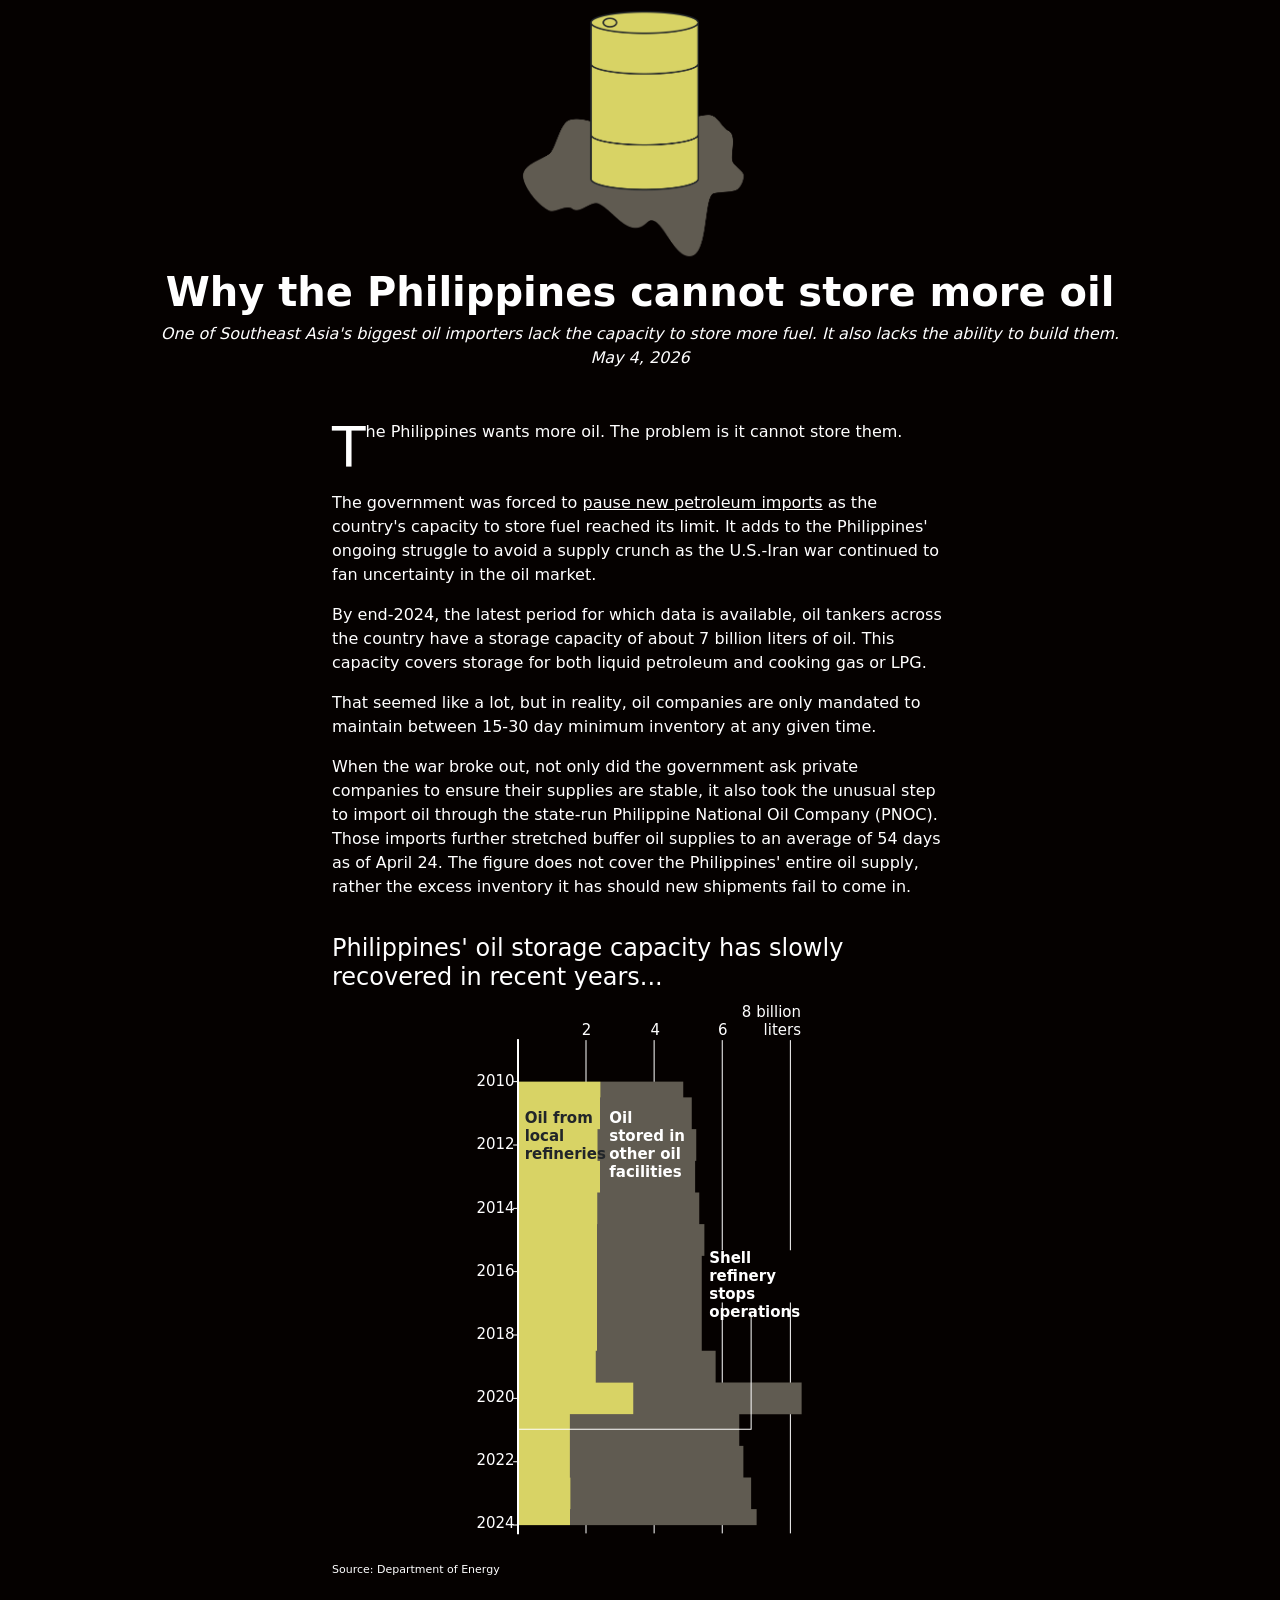
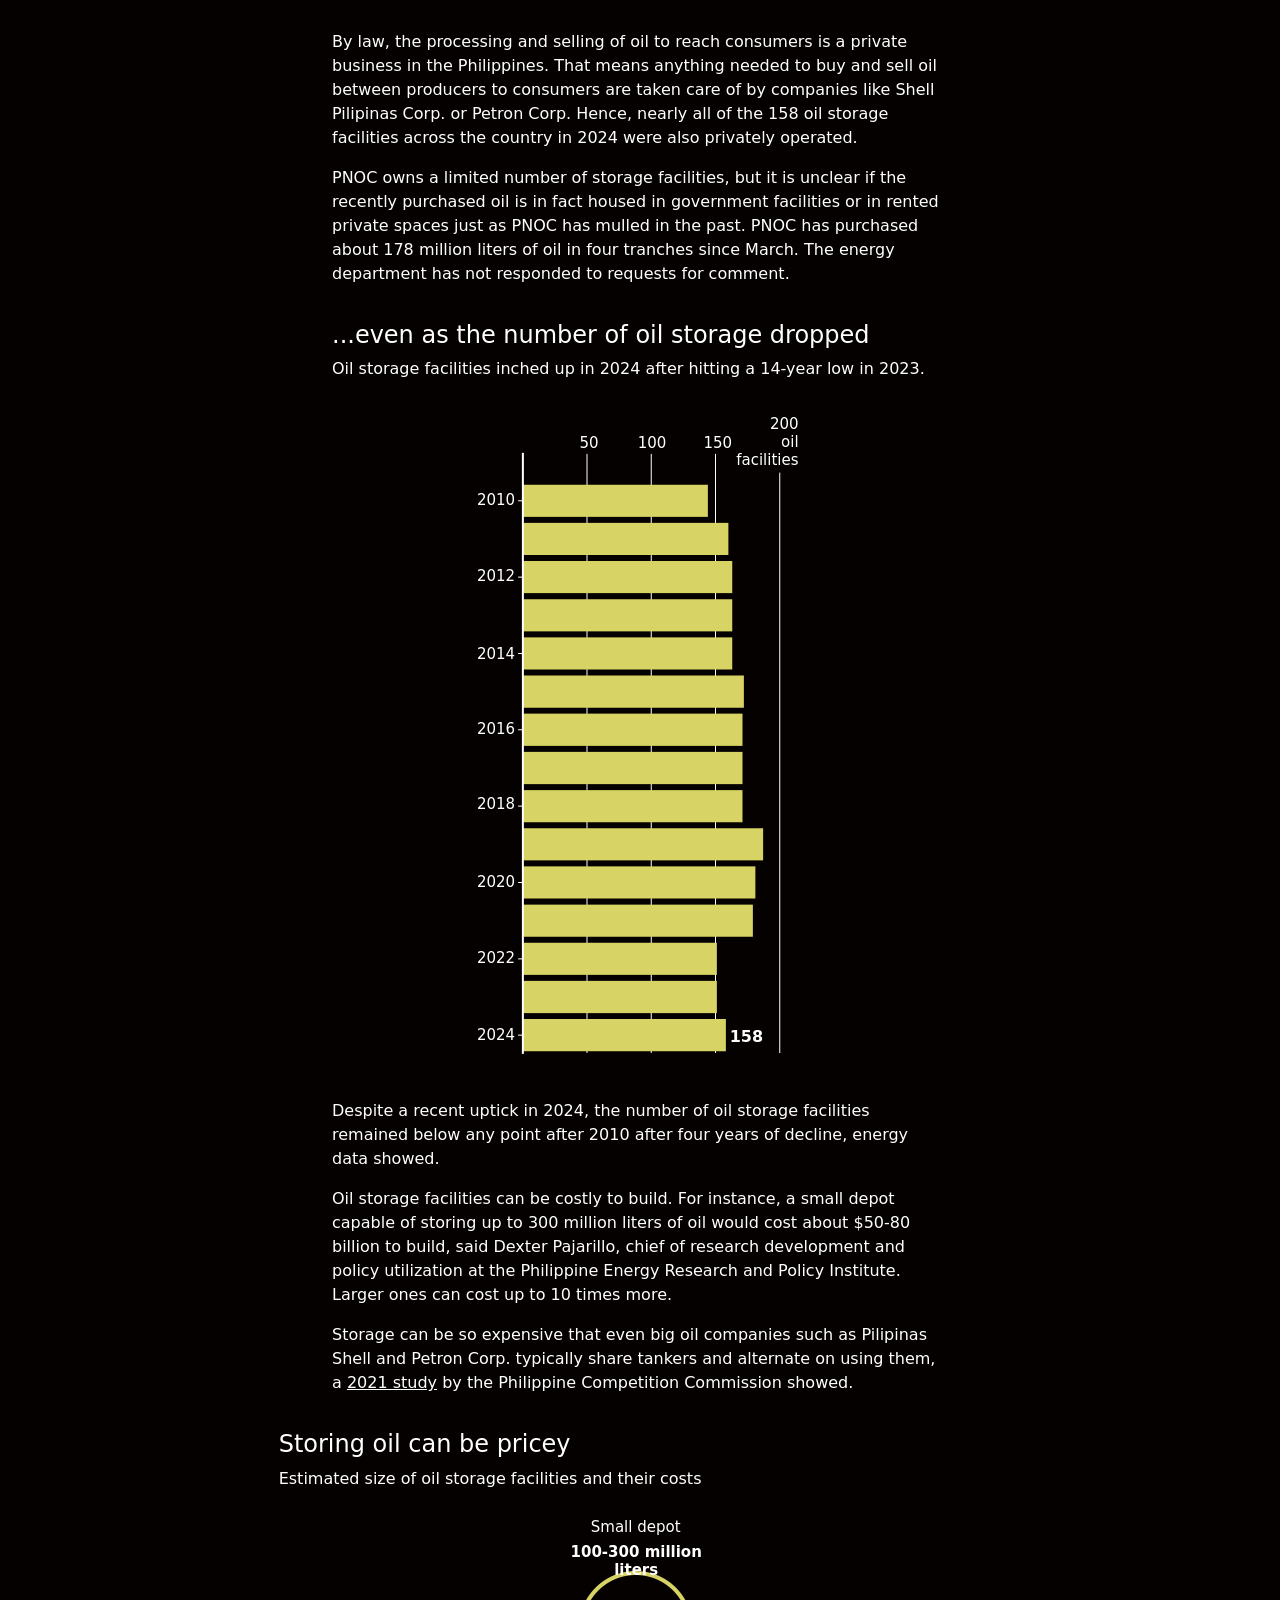
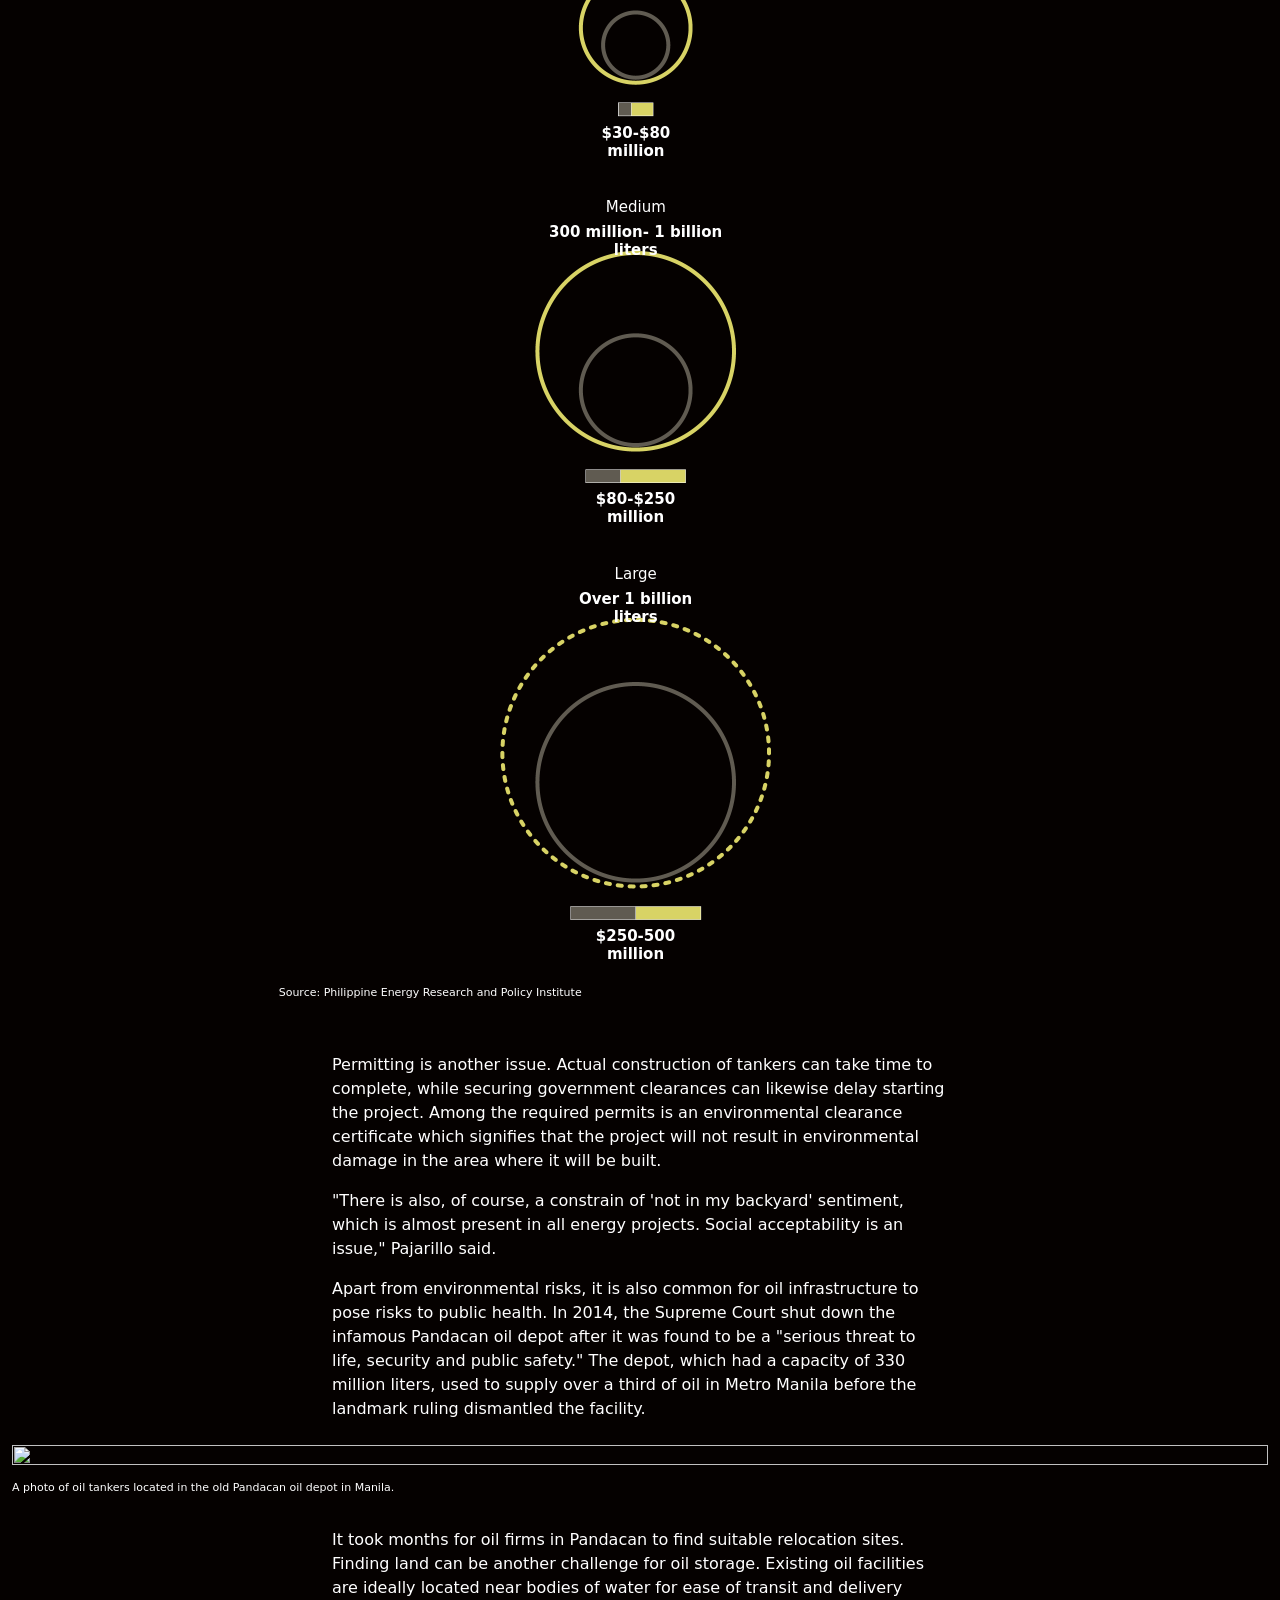
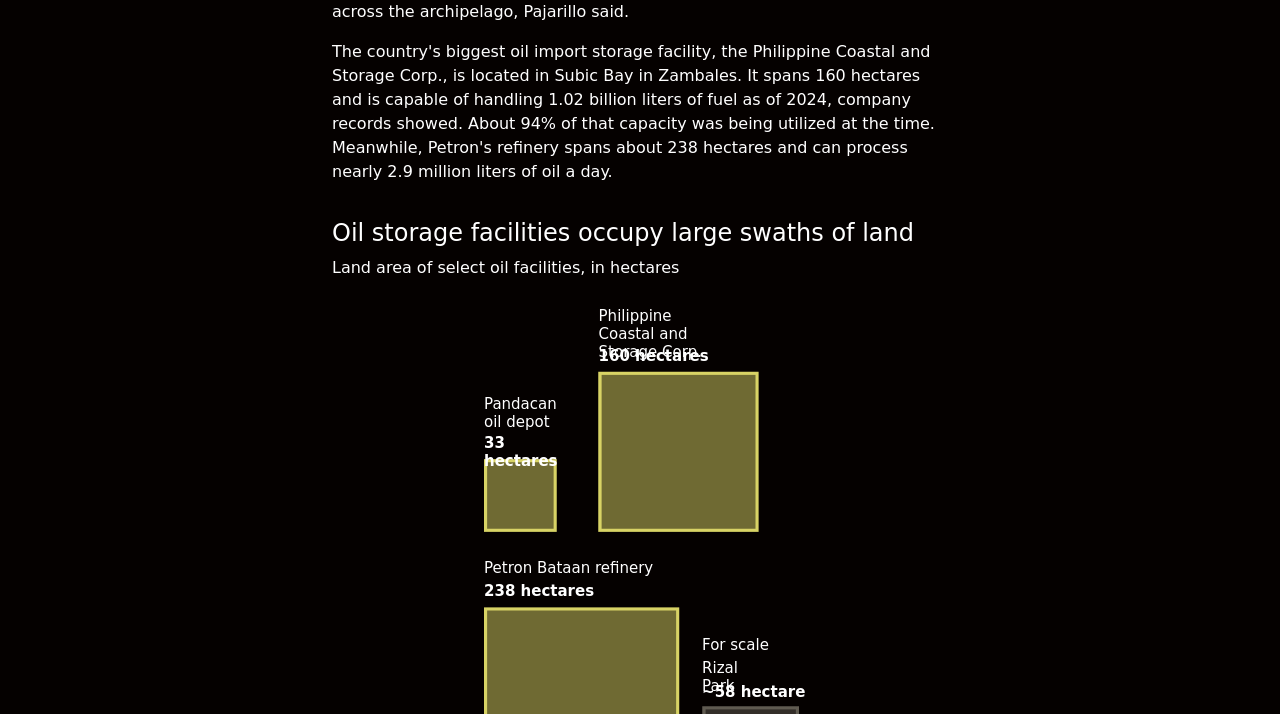
==== index.html @ b5c8d55c "init" ====
<html lang="en">
  <head>
    <meta
      name="viewport"
      content="width=device-width, initial-scale=1 user-scalable=no"
    />
    <script
      src="https://kit.fontawesome.com/092b142fb0.js"
      crossorigin="anonymous"
    ></script>

    <!-- stylesheets -->
    <link
      rel="stylesheet"
      href="https://cdn.jsdelivr.net/npm/bootstrap@5.2.2/dist/css/bootstrap.min.css"
      rel="stylesheet"
      integrity="sha384-Zenh87qX5JnK2Jl0vWa8Ck2rdkQ2Bzep5IDxbcnCeuOxjzrPF/et3URy9Bv1WTRi"
      crossorigin="anonymous"
    />
    <link href="css/style.css" rel="stylesheet" />

    <title>Why the Philippines cannot store more oil</title>
    <meta charset="utf-8" />
    <meta
      property="og:title"
      content="Why the Philippines cannot store more oil"
    />
    <meta
      property="og:description"
      content="One of Southeast Asia's biggest oil importers lack the capacity to
            store more fuel. It also lacks the ability to build them."
    />
    <meta property="og:type" content="article" />
    <meta
      property="og:image"
      content="https://data-dict0.github.io/oil-storage/assets/share-card.png"
    />
    <meta property="og:image:width" content="1000" />
    <meta property="og:image:height" content="500" />
    <meta name="twitter:card" content="summary_large_image" />
    <meta name="twitter:creator" content="@prinzmagtulis" />

    <script src="https://unpkg.com/intersection-observer@0.5.1/intersection-observer.js"></script>
    <script src="https://cdnjs.cloudflare.com/ajax/libs/PapaParse/5.4.1/papaparse.min.js"></script>
    <script src="https://cdnjs.cloudflare.com/ajax/libs/d3/7.3.0/d3.min.js"></script>
  </head>

  <body>
    <div class="container-fluid">
      <div class="header">
        <div class="top-image-container">
          <img src="assets/crown.png" />
        </div>
        <p class="title">Why the Philippines cannot store more oil</p>
        <p class="dek">
          <em
            >One of Southeast Asia's biggest oil importers lack the capacity to
            store more fuel. It also lacks the ability to build them.
            <br />
            May 4, 2026
          </em>
        </p>
      </div>

      <div class="row justify-content-md-center mt-3">
        <div class="col-md-6">
          <span class="first-letter">T</span>he Philippines wants more oil. The
          problem is it cannot store them.
        </div>
      </div>

      <div class="row justify-content-md-center mt-3">
        <div class="col-md-6">
          The government was forced to
          <a
            href="https://mb.com.ph/2026/04/27/doe-halts-may-fuel-imports-as-national-storage-hits-capacity"
            target="_blank"
            >pause new petroleum imports</a
          >
          as the country's capacity to store fuel reached its limit. It adds to
          the Philippines' ongoing struggle to avoid a supply crunch as the
          U.S.-Iran war continued to fan uncertainty in the oil market.
        </div>
      </div>

      <div class="row justify-content-md-center mt-3">
        <div class="col-md-6">
          By end-2024, the latest period for which data is available, oil
          tankers across the country have a storage capacity of about 7 billion
          liters of oil. This capacity covers storage for both liquid petroleum
          and cooking gas or LPG.
        </div>
      </div>

      <div class="row justify-content-md-center mt-3">
        <div class="col-md-6">
          That seemed like a lot, but in reality, oil companies are only
          mandated to maintain between 15-30 day minimum inventory at any given
          time.
        </div>
      </div>

      <div class="row justify-content-md-center mt-3">
        <div class="col-md-6">
          When the war broke out, not only did the government ask private
          companies to ensure their supplies are stable, it also took the
          unusual step to import oil through the state-run Philippine National
          Oil Company (PNOC). Those imports further stretched buffer oil
          supplies to an average of 54 days as of April 24. The figure does not
          cover the Philippines' entire oil supply, rather the excess inventory
          it has should new shipments fail to come in.
        </div>
      </div>

      <div id="graphic">
        <div class="row justify-content-md-center mt-3">
          <div class="col-md-6">
            <p class="h4">
              Philippines' oil storage capacity has slowly recovered in recent
              years...
            </p>
          </div>
        </div>

        <div class="row justify-content-md-center mt-1">
          <div class="col-md-6">
            <!-- Generated by ai2html v0.117.6 - 2026-05-04 07:48 -->
            <!-- ai file: oil supplies.ai -->
            <style media="screen,print">
              #g-oil-supplies-box,
              #g-oil-supplies-box .g-artboard {
                margin: 0 auto;
              }
              #g-oil-supplies-box p {
                margin: 0;
              }
              #g-oil-supplies-box .g-aiAbs {
                position: absolute;
              }
              #g-oil-supplies-box .g-aiImg {
                position: absolute;
                top: 0;
                display: block;
                width: 100% !important;
              }
              #g-oil-supplies-box .g-aiSymbol {
                position: absolute;
                box-sizing: border-box;
              }
              #g-oil-supplies-box .g-aiPointText p {
                white-space: nowrap;
              }
              #g-oil-supplies-Artboard_1 {
                position: relative;
                overflow: hidden;
              }
              #g-oil-supplies-Artboard_1 p {
                font-weight: 700;
                line-height: 18px;
                opacity: 1;
                letter-spacing: 0em;
                font-size: 15px;
                text-align: left;
                color: rgb(255, 255, 255);
                text-transform: none;
                padding-bottom: 0;
                padding-top: 0;
                mix-blend-mode: normal;
                font-style: normal;
                height: auto;
                position: static;
              }
              #g-oil-supplies-Artboard_1 .g-pstyle0 {
                text-align: right;
              }
              #g-oil-supplies-Artboard_1 .g-pstyle1 {
                font-weight: 300;
                height: 18px;
              }
              #g-oil-supplies-Artboard_1 .g-pstyle2 {
                color: rgb(33, 37, 41);
              }
              #g-oil-supplies-Artboard_2 {
                position: relative;
                overflow: hidden;
              }
              #g-oil-supplies-Artboard_2 p {
                font-weight: 700;
                line-height: 18px;
                opacity: 1;
                letter-spacing: 0em;
                font-size: 15px;
                text-align: left;
                color: rgb(255, 255, 255);
                text-transform: none;
                padding-bottom: 0;
                padding-top: 0;
                mix-blend-mode: normal;
                font-style: normal;
                height: auto;
                position: static;
              }
              #g-oil-supplies-Artboard_2 .g-pstyle0 {
                font-weight: 300;
                height: 18px;
                text-align: right;
              }
              #g-oil-supplies-Artboard_2 .g-pstyle1 {
                font-weight: 300;
                height: 18px;
              }
              #g-oil-supplies-Artboard_2 .g-pstyle2 {
                color: rgb(33, 37, 41);
              }
            </style>

            <div id="g-oil-supplies-box" class="ai2html">
              <!-- Artboard: Artboard_1 -->
              <div
                id="g-oil-supplies-Artboard_1"
                class="g-artboard"
                style="width: 800px; height: 477.183464375049px"
                data-aspect-ratio="1.677"
                data-min-width="600"
              >
                <div style=""></div>
                <img
                  id="g-oil-supplies-Artboard_1-img"
                  class="g-oil-supplies-Artboard_1-img g-aiImg"
                  alt=""
                  src="oil-supplies-Artboard_1.png"
                />
                <div
                  id="g-ai0-1"
                  class="g-md g-aiAbs"
                  style="top: 1.0478%; left: 76.7584%; width: 16%"
                >
                  <p>Shell refinery stops operations</p>
                </div>
                <div
                  id="g-ai0-2"
                  class="g-md g-aiAbs"
                  style="top: 4.6104%; right: 27.5691%; width: 10.25%"
                >
                  <p class="g-pstyle0">Pandemic</p>
                </div>
                <div
                  id="g-ai0-3"
                  class="g-md g-aiAbs g-aiPointText"
                  style="
                    top: 12.3534%;
                    margin-top: -9.9px;
                    left: 0%;
                    width: 144px;
                  "
                >
                  <p class="g-pstyle1">8 billion liters of oil</p>
                </div>
                <div
                  id="g-ai0-4"
                  class="g-md g-aiAbs g-aiPointText"
                  style="
                    top: 32.2619%;
                    margin-top: -9.9px;
                    left: 0%;
                    width: 30px;
                  "
                >
                  <p class="g-pstyle1">6</p>
                </div>
                <div
                  id="g-ai0-5"
                  class="g-md g-aiAbs g-aiPointText"
                  style="
                    top: 52.1703%;
                    margin-top: -9.9px;
                    left: 0%;
                    width: 30px;
                  "
                >
                  <p class="g-pstyle1">4</p>
                </div>
                <div
                  id="g-ai0-6"
                  class="g-md g-aiAbs"
                  style="top: 59.935%; left: 12.0267%; width: 29.125%"
                >
                  <p>Oil stored in other oil facilities</p>
                </div>
                <div
                  id="g-ai0-7"
                  class="g-md g-aiAbs g-aiPointText"
                  style="
                    top: 72.2884%;
                    margin-top: -9.9px;
                    left: 0%;
                    width: 30px;
                  "
                >
                  <p class="g-pstyle1">2</p>
                </div>
                <div
                  id="g-ai0-8"
                  class="g-md g-aiAbs"
                  style="top: 81.9391%; left: 12.0267%; width: 23%"
                >
                  <p class="g-pstyle2">Oil from local refineries</p>
                </div>
                <div
                  id="g-ai0-9"
                  class="g-md g-aiAbs g-aiPointText"
                  style="
                    top: 98.2742%;
                    margin-top: -9.9px;
                    left: 95.6608%;
                    width: 55px;
                  "
                >
                  <p class="g-pstyle1">2024</p>
                </div>
                <div
                  id="g-ai0-10"
                  class="g-md g-aiAbs g-aiPointText"
                  style="
                    top: 98.2742%;
                    margin-top: -9.9px;
                    left: 3.967%;
                    width: 55px;
                  "
                >
                  <p class="g-pstyle1">2010</p>
                </div>
                <div
                  id="g-ai0-11"
                  class="g-md g-aiAbs g-aiPointText"
                  style="
                    top: 98.2742%;
                    margin-top: -9.9px;
                    left: 17.0749%;
                    width: 55px;
                  "
                >
                  <p class="g-pstyle1">2012</p>
                </div>
                <div
                  id="g-ai0-12"
                  class="g-md g-aiAbs g-aiPointText"
                  style="
                    top: 98.2742%;
                    margin-top: -9.9px;
                    left: 30.2007%;
                    width: 55px;
                  "
                >
                  <p class="g-pstyle1">2014</p>
                </div>
                <div
                  id="g-ai0-13"
                  class="g-md g-aiAbs g-aiPointText"
                  style="
                    top: 98.2742%;
                    margin-top: -9.9px;
                    left: 43.3086%;
                    width: 55px;
                  "
                >
                  <p class="g-pstyle1">2016</p>
                </div>
                <div
                  id="g-ai0-14"
                  class="g-md g-aiAbs g-aiPointText"
                  style="
                    top: 98.2742%;
                    margin-top: -9.9px;
                    left: 56.4344%;
                    width: 55px;
                  "
                >
                  <p class="g-pstyle1">2018</p>
                </div>
                <div
                  id="g-ai0-15"
                  class="g-md g-aiAbs g-aiPointText"
                  style="
                    top: 98.2742%;
                    margin-top: -9.9px;
                    left: 69.5424%;
                    width: 55px;
                  "
                >
                  <p class="g-pstyle1">2020</p>
                </div>
                <div
                  id="g-ai0-16"
                  class="g-md g-aiAbs g-aiPointText"
                  style="
                    top: 98.2742%;
                    margin-top: -9.9px;
                    left: 82.6681%;
                    width: 55px;
                  "
                >
                  <p class="g-pstyle1">2022</p>
                </div>
              </div>

              <!-- Artboard: Artboard_2 -->
              <div
                id="g-oil-supplies-Artboard_2"
                class="g-artboard"
                style="max-width: 330px; max-height: 540px"
                data-aspect-ratio="0.611"
                data-min-width="0"
                data-max-width="599"
              >
                <div style="padding: 0 0 163.5451% 0"></div>
                <img
                  id="g-oil-supplies-Artboard_2-img"
                  class="g-oil-supplies-Artboard_2-img g-aiImg"
                  alt=""
                  src="oil-supplies-Artboard_2.png"
                />
                <div
                  id="g-ai1-1"
                  class="g-xs g-aiAbs g-aiPointText"
                  style="
                    top: 3.5109%;
                    margin-top: -18.9px;
                    right: 1.2071%;
                    width: 72px;
                  "
                >
                  <p class="g-pstyle0">8 billion</p>
                  <p class="g-pstyle0">liters</p>
                </div>
                <div
                  id="g-ai1-2"
                  class="g-xs g-aiAbs g-aiPointText"
                  style="
                    top: 5.1785%;
                    margin-top: -9.9px;
                    left: 32.3565%;
                    width: 30px;
                  "
                >
                  <p class="g-pstyle1">2</p>
                </div>
                <div
                  id="g-ai1-3"
                  class="g-xs g-aiAbs g-aiPointText"
                  style="
                    top: 5.1785%;
                    margin-top: -9.9px;
                    left: 53.1451%;
                    width: 30px;
                  "
                >
                  <p class="g-pstyle1">4</p>
                </div>
                <div
                  id="g-ai1-4"
                  class="g-xs g-aiAbs g-aiPointText"
                  style="
                    top: 5.1785%;
                    margin-top: -9.9px;
                    left: 73.6437%;
                    width: 30px;
                  "
                >
                  <p class="g-pstyle1">6</p>
                </div>
                <div
                  id="g-ai1-5"
                  class="g-xs g-aiAbs g-aiPointText"
                  style="
                    top: 14.6282%;
                    margin-top: -9.9px;
                    left: 0.4451%;
                    width: 55px;
                  "
                >
                  <p class="g-pstyle1">2010</p>
                </div>
                <div
                  id="g-ai1-6"
                  class="g-xs g-aiAbs"
                  style="top: 19.6406%; left: 40.6841%; width: 24.2424%"
                >
                  <p>Oil stored in other oil facilities</p>
                </div>
                <div
                  id="g-ai1-7"
                  class="g-xs g-aiAbs"
                  style="top: 19.6406%; left: 15.0427%; width: 20.9091%"
                >
                  <p class="g-pstyle2">Oil from local refineries</p>
                </div>
                <div
                  id="g-ai1-8"
                  class="g-xs g-aiAbs g-aiPointText"
                  style="
                    top: 26.3014%;
                    margin-top: -9.9px;
                    left: 0.4451%;
                    width: 55px;
                  "
                >
                  <p class="g-pstyle1">2012</p>
                </div>
                <div
                  id="g-ai1-9"
                  class="g-xs g-aiAbs g-aiPointText"
                  style="
                    top: 38.1599%;
                    margin-top: -9.9px;
                    left: 0.4451%;
                    width: 55px;
                  "
                >
                  <p class="g-pstyle1">2014</p>
                </div>
                <div
                  id="g-ai1-10"
                  class="g-xs g-aiAbs"
                  style="top: 45.581%; left: 70.978%; width: 28.1818%"
                >
                  <p>Shell refinery stops</p>
                  <p>operations</p>
                </div>
                <div
                  id="g-ai1-11"
                  class="g-xs g-aiAbs g-aiPointText"
                  style="
                    top: 49.8331%;
                    margin-top: -9.9px;
                    left: 0.4451%;
                    width: 55px;
                  "
                >
                  <p class="g-pstyle1">2016</p>
                </div>
                <div
                  id="g-ai1-12"
                  class="g-xs g-aiAbs g-aiPointText"
                  style="
                    top: 61.5062%;
                    margin-top: -9.9px;
                    left: 0.4451%;
                    width: 55px;
                  "
                >
                  <p class="g-pstyle1">2018</p>
                </div>
                <div
                  id="g-ai1-13"
                  class="g-xs g-aiAbs g-aiPointText"
                  style="
                    top: 73.1794%;
                    margin-top: -9.9px;
                    left: 0.4451%;
                    width: 55px;
                  "
                >
                  <p class="g-pstyle1">2020</p>
                </div>
                <div
                  id="g-ai1-14"
                  class="g-xs g-aiAbs g-aiPointText"
                  style="
                    top: 84.8525%;
                    margin-top: -9.9px;
                    left: 0.4453%;
                    width: 55px;
                  "
                >
                  <p class="g-pstyle1">2022</p>
                </div>
                <div
                  id="g-ai1-15"
                  class="g-xs g-aiAbs g-aiPointText"
                  style="
                    top: 96.5257%;
                    margin-top: -9.9px;
                    left: 0.4451%;
                    width: 55px;
                  "
                >
                  <p class="g-pstyle1">2024</p>
                </div>
              </div>
            </div>

            <!-- End ai2html - 2026-05-04 07:48 -->
          </div>
        </div>

        <div class="row justify-content-md-center mt-1">
          <div class="col-md-6">
            <p class="caption">Source: Department of Energy</p>
          </div>
        </div>
      </div>

      <div class="row justify-content-md-center mt-3">
        <div class="col-md-6">
          By law, the processing and selling of oil to reach consumers is a
          private business in the Philippines. That means anything needed to buy
          and sell oil between producers to consumers are taken care of by
          companies like Shell Pilipinas Corp. or Petron Corp. Hence, nearly all
          of the 158 oil storage facilities across the country in 2024 were also
          privately operated.
        </div>
      </div>

      <div class="row justify-content-md-center mt-3">
        <div class="col-md-6">
          PNOC owns a limited number of storage facilities, but it is unclear if
          the recently purchased oil is in fact housed in government facilities
          or in rented private spaces just as PNOC has mulled in the past. PNOC
          has purchased about 178 million liters of oil in four tranches since
          March. The energy department has not responded to requests for
          comment.
        </div>
      </div>

      <div id="graphic">
        <div class="row justify-content-md-center mt-3">
          <div class="col-md-6">
            <p class="h4">...even as the number of oil storage dropped</p>
            <p>
              Oil storage facilities inched up in 2024 after hitting a 14-year
              low in 2023.
            </p>
          </div>
        </div>

        <div class="row justify-content-md-center mt-3">
          <div class="col-md-6">
            <!-- Generated by ai2html v0.117.6 - 2026-05-04 09:02 -->
            <!-- ai file: facilities.ai -->
            <style media="screen,print">
              #g-facilities-box,
              #g-facilities-box .g-artboard {
                margin: 0 auto;
              }
              #g-facilities-box p {
                margin: 0;
              }
              #g-facilities-box .g-aiAbs {
                position: absolute;
              }
              #g-facilities-box .g-aiImg {
                position: absolute;
                top: 0;
                display: block;
                width: 100% !important;
              }
              #g-facilities-box .g-aiSymbol {
                position: absolute;
                box-sizing: border-box;
              }
              #g-facilities-box .g-aiPointText p {
                white-space: nowrap;
              }
              #g-facilities-Artboard_1 {
                position: relative;
                overflow: hidden;
              }
              #g-facilities-Artboard_1 p {
                font-weight: 300;
                line-height: 18px;
                height: auto;
                opacity: 1;
                letter-spacing: 0em;
                font-size: 15px;
                text-align: left;
                color: rgb(255, 255, 255);
                text-transform: none;
                padding-bottom: 0;
                padding-top: 0;
                mix-blend-mode: normal;
                font-style: normal;
                position: static;
              }
              #g-facilities-Artboard_1 .g-pstyle0 {
                height: 18px;
              }
              #g-facilities-Artboard_1 .g-pstyle1 {
                font-weight: 700;
                line-height: 19px;
                height: 19px;
                font-size: 16px;
                text-align: right;
              }
              #g-facilities-Artboard_2 {
                position: relative;
                overflow: hidden;
              }
              #g-facilities-Artboard_2 p {
                font-weight: 300;
                line-height: 18px;
                height: auto;
                opacity: 1;
                letter-spacing: 0em;
                font-size: 15px;
                text-align: left;
                color: rgb(255, 255, 255);
                text-transform: none;
                padding-bottom: 0;
                padding-top: 0;
                mix-blend-mode: normal;
                font-style: normal;
                position: static;
              }
              #g-facilities-Artboard_2 .g-pstyle0 {
                height: 18px;
                text-align: right;
              }
              #g-facilities-Artboard_2 .g-pstyle1 {
                height: 18px;
              }
              #g-facilities-Artboard_2 .g-pstyle2 {
                font-weight: 700;
                line-height: 19px;
                height: 19px;
                font-size: 16px;
              }
            </style>

            <div id="g-facilities-box" class="ai2html">
              <!-- Artboard: Artboard_1 -->
              <div
                id="g-facilities-Artboard_1"
                class="g-artboard"
                style="width: 800px; height: 353px"
                data-aspect-ratio="2.266"
                data-min-width="600"
              >
                <div style=""></div>
                <img
                  id="g-facilities-Artboard_1-img"
                  class="g-facilities-Artboard_1-img g-aiImg"
                  alt=""
                  src="facilities-Artboard_1.png"
                />
                <div
                  id="g-ai0-1"
                  class="g-md g-aiAbs g-aiPointText"
                  style="
                    top: 3.1015%;
                    margin-top: -9.9px;
                    left: 0.0625%;
                    width: 124px;
                  "
                >
                  <p class="g-pstyle0">200 oil facilities</p>
                </div>
                <div
                  id="g-ai0-2"
                  class="g-md g-aiAbs g-aiPointText"
                  style="
                    top: 14.6493%;
                    margin-top: -29.7px;
                    right: 0.4539%;
                    width: 84px;
                  "
                >
                  <p class="g-pstyle1">158</p>
                  <p class="g-pstyle1">oil</p>
                  <p class="g-pstyle1">facilities</p>
                </div>
                <div
                  id="g-ai0-3"
                  class="g-md g-aiAbs g-aiPointText"
                  style="
                    top: 24.3479%;
                    margin-top: -9.9px;
                    left: 0.0625%;
                    width: 47px;
                  "
                >
                  <p class="g-pstyle0">150</p>
                </div>
                <div
                  id="g-ai0-4"
                  class="g-md g-aiAbs g-aiPointText"
                  style="
                    top: 45.5944%;
                    margin-top: -9.9px;
                    left: 0.0625%;
                    width: 47px;
                  "
                >
                  <p class="g-pstyle0">100</p>
                </div>
                <div
                  id="g-ai0-5"
                  class="g-md g-aiAbs g-aiPointText"
                  style="
                    top: 66.8409%;
                    margin-top: -9.9px;
                    left: 0.0625%;
                    width: 39px;
                  "
                >
                  <p class="g-pstyle0">50</p>
                </div>
                <div
                  id="g-ai0-6"
                  class="g-md g-aiAbs g-aiPointText"
                  style="
                    top: 96.3026%;
                    margin-top: -9.9px;
                    left: 4.7911%;
                    width: 55px;
                  "
                >
                  <p class="g-pstyle0">2010</p>
                </div>
                <div
                  id="g-ai0-7"
                  class="g-md g-aiAbs g-aiPointText"
                  style="
                    top: 96.3026%;
                    margin-top: -9.9px;
                    left: 17.6737%;
                    width: 55px;
                  "
                >
                  <p class="g-pstyle0">2012</p>
                </div>
                <div
                  id="g-ai0-8"
                  class="g-md g-aiAbs g-aiPointText"
                  style="
                    top: 96.3026%;
                    margin-top: -9.9px;
                    left: 30.5739%;
                    width: 55px;
                  "
                >
                  <p class="g-pstyle0">2014</p>
                </div>
                <div
                  id="g-ai0-9"
                  class="g-md g-aiAbs g-aiPointText"
                  style="
                    top: 96.3026%;
                    margin-top: -9.9px;
                    left: 43.4564%;
                    width: 55px;
                  "
                >
                  <p class="g-pstyle0">2016</p>
                </div>
                <div
                  id="g-ai0-10"
                  class="g-md g-aiAbs g-aiPointText"
                  style="
                    top: 96.3026%;
                    margin-top: -9.9px;
                    left: 56.3566%;
                    width: 55px;
                  "
                >
                  <p class="g-pstyle0">2018</p>
                </div>
                <div
                  id="g-ai0-11"
                  class="g-md g-aiAbs g-aiPointText"
                  style="
                    top: 96.3026%;
                    margin-top: -9.9px;
                    left: 69.2391%;
                    width: 55px;
                  "
                >
                  <p class="g-pstyle0">2020</p>
                </div>
                <div
                  id="g-ai0-12"
                  class="g-md g-aiAbs g-aiPointText"
                  style="
                    top: 96.3026%;
                    margin-top: -9.9px;
                    left: 82.1393%;
                    width: 55px;
                  "
                >
                  <p class="g-pstyle0">2022</p>
                </div>
                <div
                  id="g-ai0-13"
                  class="g-md g-aiAbs g-aiPointText"
                  style="
                    top: 96.3026%;
                    margin-top: -9.9px;
                    left: 95.0219%;
                    width: 55px;
                  "
                >
                  <p class="g-pstyle0">2024</p>
                </div>
              </div>

              <!-- Artboard: Artboard_2 -->
              <div
                id="g-facilities-Artboard_2"
                class="g-artboard"
                style="max-width: 330px; max-height: 651px"
                data-aspect-ratio="0.507"
                data-min-width="0"
                data-max-width="599"
              >
                <div style="padding: 0 0 197.3852% 0"></div>
                <img
                  id="g-facilities-Artboard_2-img"
                  class="g-facilities-Artboard_2-img g-aiImg"
                  alt=""
                  src="facilities-Artboard_2.png"
                />
                <div
                  id="g-ai1-1"
                  class="g-xs g-aiAbs g-aiPointText"
                  style="
                    top: 4.5978%;
                    margin-top: -27.9px;
                    right: 1.952%;
                    width: 76px;
                  "
                >
                  <p class="g-pstyle0">200</p>
                  <p class="g-pstyle0">oil</p>
                  <p class="g-pstyle0">facilities</p>
                </div>
                <div
                  id="g-ai1-2"
                  class="g-xs g-aiAbs g-aiPointText"
                  style="
                    top: 4.7513%;
                    margin-top: -9.9px;
                    left: 31.6583%;
                    width: 39px;
                  "
                >
                  <p class="g-pstyle1">50</p>
                </div>
                <div
                  id="g-ai1-3"
                  class="g-xs g-aiAbs g-aiPointText"
                  style="
                    top: 4.7513%;
                    margin-top: -9.9px;
                    left: 49.3074%;
                    width: 47px;
                  "
                >
                  <p class="g-pstyle1">100</p>
                </div>
                <div
                  id="g-ai1-4"
                  class="g-xs g-aiAbs g-aiPointText"
                  style="
                    top: 4.7513%;
                    margin-top: -9.9px;
                    left: 69.2506%;
                    width: 47px;
                  "
                >
                  <p class="g-pstyle1">150</p>
                </div>
                <div
                  id="g-ai1-5"
                  class="g-xs g-aiAbs g-aiPointText"
                  style="
                    top: 13.502%;
                    margin-top: -9.9px;
                    left: 0.606%;
                    width: 55px;
                  "
                >
                  <p class="g-pstyle1">2010</p>
                </div>
                <div
                  id="g-ai1-6"
                  class="g-xs g-aiAbs g-aiPointText"
                  style="
                    top: 25.1697%;
                    margin-top: -9.9px;
                    left: 0.606%;
                    width: 55px;
                  "
                >
                  <p class="g-pstyle1">2012</p>
                </div>
                <div
                  id="g-ai1-7"
                  class="g-xs g-aiAbs g-aiPointText"
                  style="
                    top: 37.1444%;
                    margin-top: -9.9px;
                    left: 0.606%;
                    width: 55px;
                  "
                >
                  <p class="g-pstyle1">2014</p>
                </div>
                <div
                  id="g-ai1-8"
                  class="g-xs g-aiAbs g-aiPointText"
                  style="
                    top: 48.6586%;
                    margin-top: -9.9px;
                    left: 0.606%;
                    width: 55px;
                  "
                >
                  <p class="g-pstyle1">2016</p>
                </div>
                <div
                  id="g-ai1-9"
                  class="g-xs g-aiAbs g-aiPointText"
                  style="
                    top: 60.1728%;
                    margin-top: -9.9px;
                    left: 0.606%;
                    width: 55px;
                  "
                >
                  <p class="g-pstyle1">2018</p>
                </div>
                <div
                  id="g-ai1-10"
                  class="g-xs g-aiAbs g-aiPointText"
                  style="
                    top: 72.1475%;
                    margin-top: -9.9px;
                    left: 0.606%;
                    width: 55px;
                  "
                >
                  <p class="g-pstyle1">2020</p>
                </div>
                <div
                  id="g-ai1-11"
                  class="g-xs g-aiAbs g-aiPointText"
                  style="
                    top: 83.8152%;
                    margin-top: -9.9px;
                    left: 0.606%;
                    width: 55px;
                  "
                >
                  <p class="g-pstyle1">2022</p>
                </div>
                <div
                  id="g-ai1-12"
                  class="g-xs g-aiAbs g-aiPointText"
                  style="
                    top: 95.6364%;
                    margin-top: -9.9px;
                    left: 0.606%;
                    width: 55px;
                  "
                >
                  <p class="g-pstyle1">2024</p>
                </div>
                <div
                  id="g-ai1-13"
                  class="g-xs g-aiAbs g-aiPointText"
                  style="
                    top: 95.8765%;
                    margin-top: -10.5px;
                    left: 77.1969%;
                    width: 50px;
                  "
                >
                  <p class="g-pstyle2">158</p>
                </div>
              </div>
            </div>

            <!-- End ai2html - 2026-05-04 09:02 -->
          </div>
        </div>
      </div>

      <div class="row justify-content-md-center mt-3">
        <div class="col-md-6">
          Despite a recent uptick in 2024, the number of oil storage facilities
          remained below any point after 2010 after four years of decline,
          energy data showed.
        </div>
      </div>

      <div class="row justify-content-md-center mt-3">
        <div class="col-md-6">
          Oil storage facilities can be costly to build. For instance, a small
          depot capable of storing up to 300 million liters of oil would cost
          about $50-80 billion to build, said Dexter Pajarillo, chief of
          research development and policy utilization at the Philippine Energy
          Research and Policy Institute. Larger ones can cost up to 10 times
          more.
        </div>
      </div>

      <div class="row justify-content-md-center mt-3">
        <div class="col-md-6">
          Storage can be so expensive that even big oil companies such as
          Pilipinas Shell and Petron Corp. typically share tankers and alternate
          on using them, a
          <a
            href="https://www.phcc.gov.ph/storage/pdf-resources/1678085292_PCC-Issues-Paper-2021-05-Market-Study-on-the-Refined-Petroleum-Industry.pdf"
            target="_blank"
            >2021 study</a
          >
          by the Philippine Competition Commission showed.
        </div>
      </div>

      <div id="graphic">
        <div class="row justify-content-md-center mt-3">
          <div class="col-lg-7">
            <p class="h4">Storing oil can be pricey</p>
            <p>Estimated size of oil storage facilities and their costs</p>
          </div>
        </div>

        <div class="row justify-content-md-center mt-1">
          <div class="col-lg-8">
            <!-- Generated by ai2html v0.117.6 - 2026-05-04 07:46 -->
            <!-- ai file: depot sizes.ai -->
            <style media="screen,print">
              #g-depot-sizes-box,
              #g-depot-sizes-box .g-artboard {
                margin: 0 auto;
              }
              #g-depot-sizes-box p {
                margin: 0;
              }
              #g-depot-sizes-box .g-aiAbs {
                position: absolute;
              }
              #g-depot-sizes-box .g-aiImg {
                position: absolute;
                top: 0;
                display: block;
                width: 100% !important;
              }
              #g-depot-sizes-box .g-aiSymbol {
                position: absolute;
                box-sizing: border-box;
              }
              #g-depot-sizes-box .g-aiPointText p {
                white-space: nowrap;
              }
              #g-depot-sizes-Artboard_1 {
                position: relative;
                overflow: hidden;
              }
              #g-depot-sizes-Artboard_1 p {
                font-weight: 700;
                line-height: 20px;
                opacity: 1;
                letter-spacing: 0em;
                font-size: 17px;
                text-align: left;
                color: rgb(255, 255, 255);
                text-transform: none;
                padding-bottom: 0;
                padding-top: 0;
                mix-blend-mode: normal;
                font-style: normal;
                height: auto;
                position: static;
              }
              #g-depot-sizes-Artboard_1 .g-pstyle0 {
                font-weight: 300;
                text-align: center;
              }
              #g-depot-sizes-Artboard_1 .g-pstyle1 {
                text-align: center;
              }
              #g-depot-sizes-Artboard_2 {
                position: relative;
                overflow: hidden;
              }
              #g-depot-sizes-Artboard_2 p {
                font-weight: 700;
                line-height: 18px;
                opacity: 1;
                letter-spacing: 0em;
                font-size: 15px;
                text-align: left;
                color: rgb(255, 255, 255);
                text-transform: none;
                padding-bottom: 0;
                padding-top: 0;
                mix-blend-mode: normal;
                font-style: normal;
                height: auto;
                position: static;
              }
              #g-depot-sizes-Artboard_2 .g-pstyle0 {
                font-weight: 300;
                text-align: center;
              }
              #g-depot-sizes-Artboard_2 .g-pstyle1 {
                text-align: center;
              }
            </style>

            <div id="g-depot-sizes-box" class="ai2html">
              <!-- Artboard: Artboard_1 -->
              <div
                id="g-depot-sizes-Artboard_1"
                class="g-artboard"
                style="width: 1000px; height: 505.380580315251px"
                data-aspect-ratio="1.979"
                data-min-width="600"
              >
                <div style=""></div>
                <img
                  id="g-depot-sizes-Artboard_1-img"
                  class="g-depot-sizes-Artboard_1-img g-aiImg"
                  alt=""
                  src="depot-sizes-Artboard_1.png"
                />
                <div
                  id="g-ai0-1"
                  class="g-md g-aiAbs"
                  style="
                    top: 1.3851%;
                    left: 82.2444%;
                    margin-left: -2.9%;
                    width: 5.8%;
                  "
                >
                  <p class="g-pstyle0">Large</p>
                </div>
                <div
                  id="g-ai0-2"
                  class="g-md g-aiAbs"
                  style="
                    top: 7.717%;
                    left: 82.2491%;
                    margin-left: -8.6%;
                    width: 17.2%;
                  "
                >
                  <p class="g-pstyle1">Over 1 billion liters</p>
                </div>
                <div
                  id="g-ai0-3"
                  class="g-md g-aiAbs"
                  style="
                    top: 18.9956%;
                    left: 45.3796%;
                    margin-left: -4.05%;
                    width: 8.1%;
                  "
                >
                  <p class="g-pstyle0">Medium</p>
                </div>
                <div
                  id="g-ai0-4"
                  class="g-md g-aiAbs"
                  style="
                    top: 25.3274%;
                    left: 45.3559%;
                    margin-left: -11.95%;
                    width: 23.9%;
                  "
                >
                  <p class="g-pstyle1">300 million- 1 billion liters</p>
                </div>
                <div
                  id="g-ai0-5"
                  class="g-md g-aiAbs"
                  style="
                    top: 40.7614%;
                    left: 18.3879%;
                    margin-left: -5.8%;
                    width: 11.6%;
                  "
                >
                  <p class="g-pstyle0">Small depot</p>
                </div>
                <div
                  id="g-ai0-6"
                  class="g-md g-aiAbs"
                  style="
                    top: 47.0932%;
                    left: 18.3935%;
                    margin-left: -9.6%;
                    width: 19.2%;
                  "
                >
                  <p class="g-pstyle1">100-300 million liters</p>
                </div>
                <div
                  id="g-ai0-7"
                  class="g-md g-aiAbs"
                  style="top: 88.2503%; left: 0.0354%; width: 8.7%"
                >
                  <p>Estimated</p>
                  <p>costs</p>
                </div>
                <div
                  id="g-ai0-8"
                  class="g-md g-aiAbs"
                  style="
                    top: 92.2077%;
                    left: 18.427%;
                    margin-left: -7.9%;
                    width: 15.8%;
                  "
                >
                  <p class="g-pstyle1">$30-$80 million</p>
                </div>
                <div
                  id="g-ai0-9"
                  class="g-md g-aiAbs"
                  style="
                    top: 92.2077%;
                    left: 45.3554%;
                    margin-left: -8.3%;
                    width: 16.6%;
                  "
                >
                  <p class="g-pstyle1">$80-$250 million</p>
                </div>
                <div
                  id="g-ai0-10"
                  class="g-md g-aiAbs"
                  style="
                    top: 92.2077%;
                    left: 82.2414%;
                    margin-left: -8.3%;
                    width: 16.6%;
                  "
                >
                  <p class="g-pstyle1">$250-500 million</p>
                </div>
              </div>

              <!-- Artboard: Artboard_2 -->
              <div
                id="g-depot-sizes-Artboard_2"
                class="g-artboard"
                style="max-width: 330px; max-height: 1051px"
                data-aspect-ratio="0.314"
                data-min-width="0"
                data-max-width="599"
              >
                <div style="padding: 0 0 318.5339% 0"></div>
                <img
                  id="g-depot-sizes-Artboard_2-img"
                  class="g-depot-sizes-Artboard_2-img g-aiImg"
                  alt=""
                  src="depot-sizes-Artboard_2.png"
                />
                <div
                  id="g-ai1-1"
                  class="g-xs g-aiAbs"
                  style="
                    top: 0.6659%;
                    left: 48.7002%;
                    margin-left: -13.9394%;
                    width: 27.8788%;
                  "
                >
                  <p class="g-pstyle0">Small depot</p>
                </div>
                <div
                  id="g-ai1-2"
                  class="g-xs g-aiAbs"
                  style="
                    top: 3.0443%;
                    left: 48.8527%;
                    margin-left: -26.8182%;
                    width: 53.6364%;
                  "
                >
                  <p class="g-pstyle1">100-300 million liters</p>
                </div>
                <div
                  id="g-ai1-3"
                  class="g-xs g-aiAbs"
                  style="
                    top: 20.2633%;
                    left: 48.763%;
                    margin-left: -18.9394%;
                    width: 37.8788%;
                  "
                >
                  <p class="g-pstyle1">$30-$80 million</p>
                </div>
                <div
                  id="g-ai1-4"
                  class="g-xs g-aiAbs"
                  style="
                    top: 27.3031%;
                    left: 48.7291%;
                    margin-left: -9.697%;
                    width: 19.3939%;
                  "
                >
                  <p class="g-pstyle0">Medium</p>
                </div>
                <div
                  id="g-ai1-5"
                  class="g-xs g-aiAbs"
                  style="
                    top: 29.6814%;
                    left: 48.6862%;
                    margin-left: -28.6364%;
                    width: 57.2727%;
                  "
                >
                  <p class="g-pstyle1">300 million- 1 billion liters</p>
                </div>
                <div
                  id="g-ai1-6"
                  class="g-xs g-aiAbs"
                  style="
                    top: 55.0819%;
                    left: 48.6413%;
                    margin-left: -19.8485%;
                    width: 39.697%;
                  "
                >
                  <p class="g-pstyle1">$80-$250 million</p>
                </div>
                <div
                  id="g-ai1-7"
                  class="g-xs g-aiAbs"
                  style="
                    top: 62.2169%;
                    left: 48.706%;
                    margin-left: -6.9697%;
                    width: 13.9394%;
                  "
                >
                  <p class="g-pstyle0">Large</p>
                </div>
                <div
                  id="g-ai1-8"
                  class="g-xs g-aiAbs"
                  style="
                    top: 64.5952%;
                    left: 48.6984%;
                    margin-left: -20.6061%;
                    width: 41.2121%;
                  "
                >
                  <p class="g-pstyle1">Over 1 billion liters</p>
                </div>
                <div
                  id="g-ai1-9"
                  class="g-xs g-aiAbs"
                  style="
                    top: 96.655%;
                    left: 48.6413%;
                    margin-left: -19.8485%;
                    width: 39.697%;
                  "
                >
                  <p class="g-pstyle1">$250-500 million</p>
                </div>
              </div>
            </div>

            <!-- End ai2html - 2026-05-04 07:46 -->
          </div>
        </div>

        <div class="row justify-content-md-center mt-2">
          <div class="col-lg-7">
            <p class="caption">
              Source: Philippine Energy Research and Policy Institute
            </p>
          </div>
        </div>
      </div>

      <div class="row justify-content-md-center mt-3">
        <div class="col-md-6">
          Permitting is another issue. Actual construction of tankers can take
          time to complete, while securing government clearances can likewise
          delay starting the project. Among the required permits is an
          environmental clearance certificate which signifies that the project
          will not result in environmental damage in the area where it will be
          built.
        </div>
      </div>

      <div class="row justify-content-md-center mt-3">
        <div class="col-md-6">
          "There is also, of course, a constrain of 'not in my backyard'
          sentiment, which is almost present in all energy projects. Social
          acceptability is an issue," Pajarillo said.
        </div>
      </div>

      <div class="row justify-content-md-center mt-3">
        <div class="col-md-6">
          Apart from environmental risks, it is also common for oil
          infrastructure to pose risks to public health. In 2014, the Supreme
          Court shut down the infamous Pandacan oil depot after it was found to
          be a "serious threat to life, security and public safety." The depot,
          which had a capacity of 330 million liters, used to supply over a
          third of oil in Metro Manila before the landmark ruling dismantled the
          facility.
        </div>
      </div>

      <div class="row justify-content-md-center mt-4">
        <img src="assets/pandacan.jpg" />
        <p class="caption">
          A photo of oil tankers located in the old Pandacan oil depot in
          Manila.
        </p>
      </div>

      <div class="row justify-content-md-center mt-3">
        <div class="col-md-6">
          It took months for oil firms in Pandacan to find suitable relocation
          sites. Finding land can be another challenge for oil storage. Existing
          oil facilities are ideally located near bodies of water for ease of
          transit and delivery across the archipelago, Pajarillo said.
        </div>
      </div>

      <div class="row justify-content-md-center mt-3">
        <div class="col-md-6">
          The country's biggest oil import storage facility, the Philippine
          Coastal and Storage Corp., is located in Subic Bay in Zambales. It
          spans 160 hectares and is capable of handling 1.02 billion liters of
          fuel as of 2024, company records showed. About 94% of that capacity
          was being utilized at the time. Meanwhile, Petron's refinery spans
          about 238 hectares and can process nearly 2.9 million liters of oil a
          day.
        </div>
      </div>

      <div id="graphic">
        <div class="row justify-content-md-center mt-3">
          <div class="col-md-6">
            <p class="h4">Oil storage facilities occupy large swaths of land</p>
            <p>Land area of select oil facilities, in hectares</p>
          </div>
        </div>

        <div class="row justify-content-md-center mt-1">
          <div class="col-md-7">
            <!-- Generated by ai2html v0.117.6 - 2026-05-04 11:21 -->
            <!-- ai file: pandacan.ai -->
            <style media="screen,print">
              #g-pandacan-box,
              #g-pandacan-box .g-artboard {
                margin: 0 auto;
              }
              #g-pandacan-box p {
                margin: 0;
              }
              #g-pandacan-box .g-aiAbs {
                position: absolute;
              }
              #g-pandacan-box .g-aiImg {
                position: absolute;
                top: 0;
                display: block;
                width: 100% !important;
              }
              #g-pandacan-box .g-aiSymbol {
                position: absolute;
                box-sizing: border-box;
              }
              #g-pandacan-box .g-aiPointText p {
                white-space: nowrap;
              }
              #g-pandacan-Artboard_1 {
                position: relative;
                overflow: hidden;
              }
              #g-pandacan-Artboard_1 p {
                font-weight: 700;
                line-height: 18px;
                opacity: 1;
                letter-spacing: 0em;
                font-size: 15px;
                text-align: left;
                color: rgb(255, 255, 255);
                text-transform: none;
                padding-bottom: 0;
                padding-top: 0;
                mix-blend-mode: normal;
                font-style: normal;
                height: auto;
                position: static;
              }
              #g-pandacan-Artboard_1 .g-pstyle0 {
                font-weight: 300;
              }
              #g-pandacan-Artboard_1 .g-pstyle1 {
                font-weight: 300;
                text-align: center;
              }
              #g-pandacan-Artboard_2 {
                position: relative;
                overflow: hidden;
              }
              #g-pandacan-Artboard_2 p {
                font-weight: 300;
                line-height: 18px;
                opacity: 1;
                letter-spacing: 0em;
                font-size: 15px;
                text-align: left;
                color: rgb(255, 255, 255);
                text-transform: none;
                padding-bottom: 0;
                padding-top: 0;
                mix-blend-mode: normal;
                font-style: normal;
                height: auto;
                position: static;
              }
              #g-pandacan-Artboard_2 .g-pstyle0 {
                font-weight: 700;
              }
            </style>

            <div id="g-pandacan-box" class="ai2html">
              <!-- Artboard: Artboard_1 -->
              <div
                id="g-pandacan-Artboard_1"
                class="g-artboard"
                style="width: 800px; height: 307.946397497076px"
                data-aspect-ratio="2.598"
                data-min-width="600"
              >
                <div style=""></div>
                <img
                  id="g-pandacan-Artboard_1-img"
                  class="g-pandacan-Artboard_1-img g-aiImg"
                  alt=""
                  src="pandacan-Artboard_1.png"
                />
                <div
                  id="g-ai0-1"
                  class="g-md g-aiAbs"
                  style="top: 4.5462%; left: 38.9468%; width: 20.375%"
                >
                  <p class="g-pstyle0">Petron Bataan refinery</p>
                </div>
                <div
                  id="g-ai0-2"
                  class="g-md g-aiAbs"
                  style="top: 4.5462%; left: 66.6376%; width: 25.75%"
                >
                  <p>Processes around 180,000 barrels of oil a day</p>
                </div>
                <div
                  id="g-ai0-3"
                  class="g-md g-aiAbs"
                  style="top: 10.3914%; left: 13.8084%; width: 17.875%"
                >
                  <p class="g-pstyle0">Philippine Coastal and Storage Corp.</p>
                </div>
                <div
                  id="g-ai0-4"
                  class="g-md g-aiAbs"
                  style="top: 11.0409%; left: 38.9468%; width: 12.5%"
                >
                  <p>238 hectares</p>
                </div>
                <div
                  id="g-ai0-5"
                  class="g-md g-aiAbs"
                  style="top: 23.056%; left: 13.8084%; width: 12.5%"
                >
                  <p>160 hectares</p>
                </div>
                <div
                  id="g-ai0-6"
                  class="g-md g-aiAbs"
                  style="top: 39.942%; left: 68.9451%; width: 10%"
                >
                  <p class="g-pstyle0">Rizal Park</p>
                </div>
                <div
                  id="g-ai0-7"
                  class="g-md g-aiAbs"
                  style="top: 39.942%; left: 85.4586%; width: 15.5%"
                >
                  <p class="g-pstyle0">SM Mall of Asia</p>
                </div>
                <div
                  id="g-ai0-8"
                  class="g-md g-aiAbs"
                  style="top: 42.2151%; left: 0.1739%; width: 10%"
                >
                  <p class="g-pstyle0">Pandacan oil depot</p>
                </div>
                <div
                  id="g-ai0-9"
                  class="g-md g-aiAbs"
                  style="top: 45.7872%; left: 68.9451%; width: 15.75%"
                >
                  <p>~58 hectares</p>
                </div>
                <div
                  id="g-ai0-10"
                  class="g-md g-aiAbs"
                  style="top: 45.7872%; left: 85.4586%; width: 14.5%"
                >
                  <p>~64 hectares</p>
                </div>
                <div
                  id="g-ai0-11"
                  class="g-md g-aiAbs"
                  style="top: 54.8797%; left: 0.1739%; width: 12.5%"
                >
                  <p>33 hectares</p>
                </div>
                <div
                  id="g-ai0-12"
                  class="g-md g-aiAbs"
                  style="
                    top: 89.9507%;
                    left: 84.4144%;
                    margin-left: -5%;
                    width: 10%;
                  "
                >
                  <p class="g-pstyle1">For scale</p>
                </div>
              </div>

              <!-- Artboard: Artboard_2 -->
              <div
                id="g-pandacan-Artboard_2"
                class="g-artboard"
                style="max-width: 330px; max-height: 519px"
                data-aspect-ratio="0.636"
                data-min-width="0"
                data-max-width="599"
              >
                <div style="padding: 0 0 157.1466% 0"></div>
                <img
                  id="g-pandacan-Artboard_2-img"
                  class="g-pandacan-Artboard_2-img g-aiImg"
                  alt=""
                  src="pandacan-Artboard_2.png"
                />
                <div
                  id="g-ai1-1"
                  class="g-xs g-aiAbs"
                  style="top: 1.3498%; left: 37.4482%; width: 39.697%"
                >
                  <p>Philippine Coastal and Storage Corp.</p>
                </div>
                <div
                  id="g-ai1-2"
                  class="g-xs g-aiAbs"
                  style="top: 9.0631%; left: 37.4482%; width: 36.3636%"
                >
                  <p class="g-pstyle0">160 hectares</p>
                </div>
                <div
                  id="g-ai1-3"
                  class="g-xs g-aiAbs"
                  style="top: 18.3191%; left: 2.734%; width: 22.4242%"
                >
                  <p>Pandacan oil depot</p>
                </div>
                <div
                  id="g-ai1-4"
                  class="g-xs g-aiAbs"
                  style="top: 25.8396%; left: 2.734%; width: 27.5758%"
                >
                  <p class="g-pstyle0">33 hectares</p>
                </div>
                <div
                  id="g-ai1-5"
                  class="g-xs g-aiAbs"
                  style="top: 49.9437%; left: 2.734%; width: 57.2727%"
                >
                  <p>Petron Bataan refinery</p>
                </div>
                <div
                  id="g-ai1-6"
                  class="g-xs g-aiAbs"
                  style="top: 54.3789%; left: 2.734%; width: 40.6061%"
                >
                  <p class="g-pstyle0">238 hectares</p>
                </div>
                <div
                  id="g-ai1-7"
                  class="g-xs g-aiAbs"
                  style="top: 64.7919%; left: 68.8153%; width: 22.1212%"
                >
                  <p>For scale</p>
                </div>
                <div
                  id="g-ai1-8"
                  class="g-xs g-aiAbs"
                  style="top: 69.227%; left: 68.8153%; width: 22.1212%"
                >
                  <p>Rizal Park</p>
                </div>
                <div
                  id="g-ai1-9"
                  class="g-xs g-aiAbs"
                  style="top: 73.855%; left: 68.8153%; width: 34.8485%"
                >
                  <p class="g-pstyle0">~58 hectares</p>
                </div>
              </div>
            </div>

            <!-- End ai2html - 2026-05-04 11:21 -->
          </div>
        </div>
      </div>

      <div class="row justify-content-md-center mt-3">
        <div class="col-md-6">
          Similar challenges have hounded plans by the government to build an
          emergency oil stockpile. Under the Duterte administration in 2019, the
          Philippines explored plans to establish an oil reserve similar to the
          strategic petroleum reserve in the U.S. that will ensure stable fuel
          supplies during emergencies and keep oil prices in check.
        </div>
      </div>

      <div class="row justify-content-md-center mt-3">
        <div class="col-md-6">
          In a
          <a
            href="https://www.rappler.com/business/philippines-strategic-petroleum-reserves-oil-buffer-stocks/"
            target="_blank"
            >presentation</a
          >
          to the Senate last month, Petron said an oil reserve containing crude
          oil, which still requires processing before it can be used, would
          require an investment between P58-P104 billion. However, that price
          estimate was contingent on a global oil price of $60 a barrel. Oil
          prices have surged to past $140 a barrel at one point due to the Iran
          war.
        </div>
      </div>

      <div id="graphic">
        <div class="row justify-content-md-center mt-3">
          <div class="col-md-6">
            <p class="h4">What does it take to have a crude oil reserve?</p>
          </div>
        </div>

        <div class="row justify-content-md-center mt-1">
          <div class="col-md-6">
            <!-- Generated by ai2html v0.117.6 - 2026-05-04 10:22 -->
            <!-- ai file: petron estimates.ai -->
            <style media="screen,print">
              #g-petron-estimates-box,
              #g-petron-estimates-box .g-artboard {
                margin: 0 auto;
              }
              #g-petron-estimates-box p {
                margin: 0;
              }
              #g-petron-estimates-box .g-aiAbs {
                position: absolute;
              }
              #g-petron-estimates-box .g-aiImg {
                position: absolute;
                top: 0;
                display: block;
                width: 100% !important;
              }
              #g-petron-estimates-box .g-aiSymbol {
                position: absolute;
                box-sizing: border-box;
              }
              #g-petron-estimates-box .g-aiPointText p {
                white-space: nowrap;
              }
              #g-petron-estimates-Artboard_1 {
                position: relative;
                overflow: hidden;
              }
              #g-petron-estimates-Artboard_1 p {
                font-weight: 700;
                line-height: 19px;
                height: auto;
                opacity: 1;
                letter-spacing: 0em;
                font-size: 16px;
                text-align: left;
                color: rgb(255, 255, 255);
                text-transform: none;
                padding-bottom: 0;
                padding-top: 0;
                mix-blend-mode: normal;
                font-style: normal;
                position: static;
              }
              #g-petron-estimates-Artboard_1 .g-pstyle0 {
                height: 19px;
              }
              #g-petron-estimates-Artboard_1 .g-pstyle1 {
                font-weight: 300;
                height: 19px;
              }
              #g-petron-estimates-Artboard_1 .g-pstyle2 {
                font-weight: 300;
                height: 19px;
                color: rgb(33, 37, 41);
              }
              #g-petron-estimates-Artboard_2 {
                position: relative;
                overflow: hidden;
              }
              #g-petron-estimates-Artboard_2 p {
                font-weight: 700;
                line-height: 18px;
                height: auto;
                opacity: 1;
                letter-spacing: 0em;
                font-size: 15px;
                text-align: left;
                color: rgb(255, 255, 255);
                text-transform: none;
                padding-bottom: 0;
                padding-top: 0;
                mix-blend-mode: normal;
                font-style: normal;
                position: static;
              }
              #g-petron-estimates-Artboard_2 .g-pstyle0 {
                height: 18px;
              }
              #g-petron-estimates-Artboard_2 .g-pstyle1 {
                font-weight: 300;
                height: 18px;
              }
              #g-petron-estimates-Artboard_2 .g-pstyle2 {
                font-weight: 300;
                height: 18px;
                color: rgb(33, 37, 41);
              }
            </style>

            <div id="g-petron-estimates-box" class="ai2html">
              <!-- Artboard: Artboard_1 -->
              <div
                id="g-petron-estimates-Artboard_1"
                class="g-artboard"
                style="width: 800px; height: 79px"
                data-aspect-ratio="10.127"
                data-min-width="600"
              >
                <div style=""></div>
                <img
                  id="g-petron-estimates-Artboard_1-img"
                  class="g-petron-estimates-Artboard_1-img g-aiImg"
                  alt=""
                  src="petron-estimates-Artboard_1.png"
                />
                <div
                  id="g-ai0-1"
                  class="g-md g-aiAbs g-aiPointText"
                  style="
                    top: 12.0402%;
                    margin-top: -10.5px;
                    left: -0.0098%;
                    width: 136px;
                  "
                >
                  <p class="g-pstyle0">Number of days</p>
                </div>
                <div
                  id="g-ai0-2"
                  class="g-md g-aiAbs g-aiPointText"
                  style="
                    top: 12.0402%;
                    margin-top: -10.5px;
                    left: 64.6393%;
                    width: 243px;
                  "
                >
                  <p class="g-pstyle0">Estimated investment required</p>
                </div>
                <div
                  id="g-ai0-3"
                  class="g-md g-aiAbs g-aiPointText"
                  style="
                    top: 44.9515%;
                    margin-top: -10.5px;
                    left: 0.9176%;
                    width: 158px;
                  "
                >
                  <p class="g-pstyle1">90 days of reserves</p>
                </div>
                <div
                  id="g-ai0-4"
                  class="g-md g-aiAbs g-aiPointText"
                  style="
                    top: 44.9515%;
                    margin-top: -10.5px;
                    left: 65.5667%;
                    width: 94px;
                  "
                >
                  <p class="g-pstyle2">P54 billion</p>
                </div>
                <div
                  id="g-ai0-5"
                  class="g-md g-aiAbs g-aiPointText"
                  style="
                    top: 84.192%;
                    margin-top: -10.5px;
                    left: 0.9176%;
                    width: 86px;
                  "
                >
                  <p class="g-pstyle1">180 days</p>
                </div>
                <div
                  id="g-ai0-6"
                  class="g-md g-aiAbs g-aiPointText"
                  style="
                    top: 84.192%;
                    margin-top: -10.5px;
                    left: 65.5667%;
                    width: 103px;
                  "
                >
                  <p class="g-pstyle2">P108 billion</p>
                </div>
              </div>

              <!-- Artboard: Artboard_2 -->
              <div
                id="g-petron-estimates-Artboard_2"
                class="g-artboard"
                style="max-width: 330px; max-height: 99px"
                data-aspect-ratio="3.32"
                data-min-width="0"
                data-max-width="599"
              >
                <div style="padding: 0 0 30.1163% 0"></div>
                <img
                  id="g-petron-estimates-Artboard_2-img"
                  class="g-petron-estimates-Artboard_2-img g-aiImg"
                  alt=""
                  src="petron-estimates-Artboard_2.png"
                />
                <div
                  id="g-ai1-1"
                  class="g-xs g-aiAbs g-aiPointText"
                  style="
                    top: 17.0533%;
                    margin-top: -18.9px;
                    left: 64.3262%;
                    width: 97px;
                  "
                >
                  <p class="g-pstyle0">Estimated</p>
                  <p class="g-pstyle0">investment</p>
                </div>
                <div
                  id="g-ai1-2"
                  class="g-xs g-aiAbs g-aiPointText"
                  style="
                    top: 16.0471%;
                    margin-top: -9.9px;
                    left: 0.1107%;
                    width: 129px;
                  "
                >
                  <p class="g-pstyle0">Number of days</p>
                </div>
                <div
                  id="g-ai1-3"
                  class="g-xs g-aiAbs g-aiPointText"
                  style="
                    top: 50.2582%;
                    margin-top: -9.9px;
                    left: 2.4953%;
                    width: 73px;
                  "
                >
                  <p class="g-pstyle1">90 days</p>
                </div>
                <div
                  id="g-ai1-4"
                  class="g-xs g-aiAbs g-aiPointText"
                  style="
                    top: 50.2582%;
                    margin-top: -9.9px;
                    left: 66.7108%;
                    width: 61px;
                  "
                >
                  <p class="g-pstyle2">P54 B</p>
                </div>
                <div
                  id="g-ai1-5"
                  class="g-xs g-aiAbs g-aiPointText"
                  style="
                    top: 81.4504%;
                    margin-top: -9.9px;
                    left: 2.4953%;
                    width: 158px;
                  "
                >
                  <p class="g-pstyle1">180 days of reserves</p>
                </div>
                <div
                  id="g-ai1-6"
                  class="g-xs g-aiAbs g-aiPointText"
                  style="
                    top: 81.4504%;
                    margin-top: -9.9px;
                    left: 66.7108%;
                    width: 69px;
                  "
                >
                  <p class="g-pstyle2">P108 B</p>
                </div>
              </div>
            </div>

            <!-- End ai2html - 2026-05-04 10:22 -->
          </div>
        </div>

        <div class="row justify-content-md-center mt-2">
          <div class="col-md-6">
            <p class="caption">
              Note: Estimates based on a global oil price of $60 a barrel.
              <br />
              Source: Petron Corp.
            </p>
          </div>
        </div>
      </div>

      <div class="row justify-content-md-center mt-3">
        <div class="col-md-6">
          PNOC was tasked to study the plan for a strategic oil reserves before
          the Marcos administration shelved it in 2023. At the time,
          <a
            href="https://business.inquirer.net/425547/lotilla-thumbs-down-emergency-oil-stockpile-anew"
            target="_blank"
            >Raphael Lotilla</a
          >, former energy secretary, said the government simply does not have
          enough land to build the reserves in. "Unfortunately our onshore areas
          are not designed for that. So if we have to build storage facilities,
          can you imagine the amounts we will be investing?” he said at the
          time.
        </div>
      </div>

      <div class="row justify-content-md-center mt-3">
        <div class="col-md-6">
          Despite this, lawmakers have
          <a
            href="https://newsinfo.inquirer.net/2197813/creation-of-govt-owned-oil-depot-pushed-in-senate"
            target="_blank"
            >filed bills in Congress</a
          >
          seeking to establish a national oil stockpile. Apart from the
          Philippines, Thailand, Cambodia, Vietnam and Laos have been studying
          the feasibility of building strategic oil reserves to cushion against
          future oil market shocks. <strong><em>Prinz Magtulis</em></strong>
        </div>
      </div>

      <br />

      <br />

      <div class="row justify-content-md-center mt-3">
        <div class="col-md-6">
          <p class="h6">Sources</p>
          <p>
            Department of Energy, Philippine Energy Research and Policy
            Institute, World Bank, news reports
          </p>
          <em
            >Copyright 2026 - The
            <a href="https://www.data-dict.com" target="_blank"
              >Data Dictionary</a
            >
            Project
          </em>
        </div>
      </div>
    </div>
    <br />

    <script type="text/javascript">
      (function () {
        // only want one resizer on the page
        if (
          document.documentElement.className.indexOf('g-resizer-v3-init') > -1
        )
          return;
        document.documentElement.className += ' g-resizer-v3-init';
        // require IE9+
        if (!('querySelector' in document)) return;
        function resizer() {
          var elements = Array.prototype.slice.call(
              document.querySelectorAll('.g-artboard[data-min-width]')
            ),
            widthById = {};
          elements.forEach(function (el) {
            var parent = el.parentNode,
              width =
                widthById[parent.id] || parent.getBoundingClientRect().width,
              minwidth = el.getAttribute('data-min-width'),
              maxwidth = el.getAttribute('data-max-width');
            widthById[parent.id] = width;

            if (
              +minwidth <= width &&
              (+maxwidth >= width || maxwidth === null)
            ) {
              el.style.display = 'block';
            } else {
              el.style.display = 'none';
            }
          });
          try {
            if (window.parent && window.parent.$) {
              window.parent.$('body').trigger('resizedcontent', [window]);
            }
            if (window.require) {
              require(['foundation/main'], function () {
                require([
                  'shared/interactive/instances/app-communicator',
                ], function (AppCommunicator) {
                  AppCommunicator.triggerResize();
                });
              });
            }
          } catch (e) {
            console.log(e);
          }
        }

        document.addEventListener('DOMContentLoaded', resizer);
        // feel free to replace throttle with _.throttle, if available
        window.addEventListener('resize', throttle(resizer, 200));

        function throttle(func, wait) {
          // from underscore.js
          var _now =
              Date.now ||
              function () {
                return new Date().getTime();
              },
            context,
            args,
            result,
            timeout = null,
            previous = 0;
          var later = function () {
            previous = _now();
            timeout = null;
            result = func.apply(context, args);
            if (!timeout) context = args = null;
          };
          return function () {
            var now = _now(),
              remaining = wait - (now - previous);
            context = this;
            args = arguments;
            if (remaining <= 0 || remaining > wait) {
              if (timeout) {
                clearTimeout(timeout);
                timeout = null;
              }
              previous = now;
              result = func.apply(context, args);
              if (!timeout) context = args = null;
            } else if (!timeout && options.trailing !== false) {
              timeout = setTimeout(later, remaining);
            }
            return result;
          };
        }
      })();
    </script>
  </body>
</html>
---- css/style.css ----
html,
body {
  font: 'Roboto';
  text-rendering: optimizeLegibility;
  background-color: #050100;
  color: #ffffff;
}

.container {
  max-width: 700px;
  margin: 0 auto;
}

#graphic {
  margin-top: 35px;
  margin-bottom: 35px;
}

.top-image-container {
  position: relative;
  text-align: center;
}

img {
  width: 25%;
  justify-content: center;
  margin-bottom: auto;
}

a {
  color: #ffffff;
  text-decoration: underline;
}

.title {
  text-align: center !important;
  justify-content: center;
  position: relative;
  margin-bottom: auto;
  font-size: 40px;
  font-weight: bold;
}

.dek {
  text-align: center !important;
  justify-content: center;
  position: relative;
  margin-bottom: 50px;
  font-size: 16px;
}

.caption {
  font-size: 11px;
  margin-top: 15px;
}

.hidden {
  visibility: hidden;
}

.first-letter {
  font-size: 55px;
  line-height: 55px;
  float: left;
}

/* When it's less than 500 pixels wide */

@media only screen and (max-width: 500px) and (min-width: 300px) {
  img {
    width: 70%;
  }

  .title {
    text-align: center !important;
    justify-content: center;
    position: relative;
    margin-bottom: auto;
    font-size: 20px;
    font-weight: bold;
  }

  .dek {
    text-align: center !important;
    justify-content: center;
    position: relative;
    font-size: 16px;
  }
}
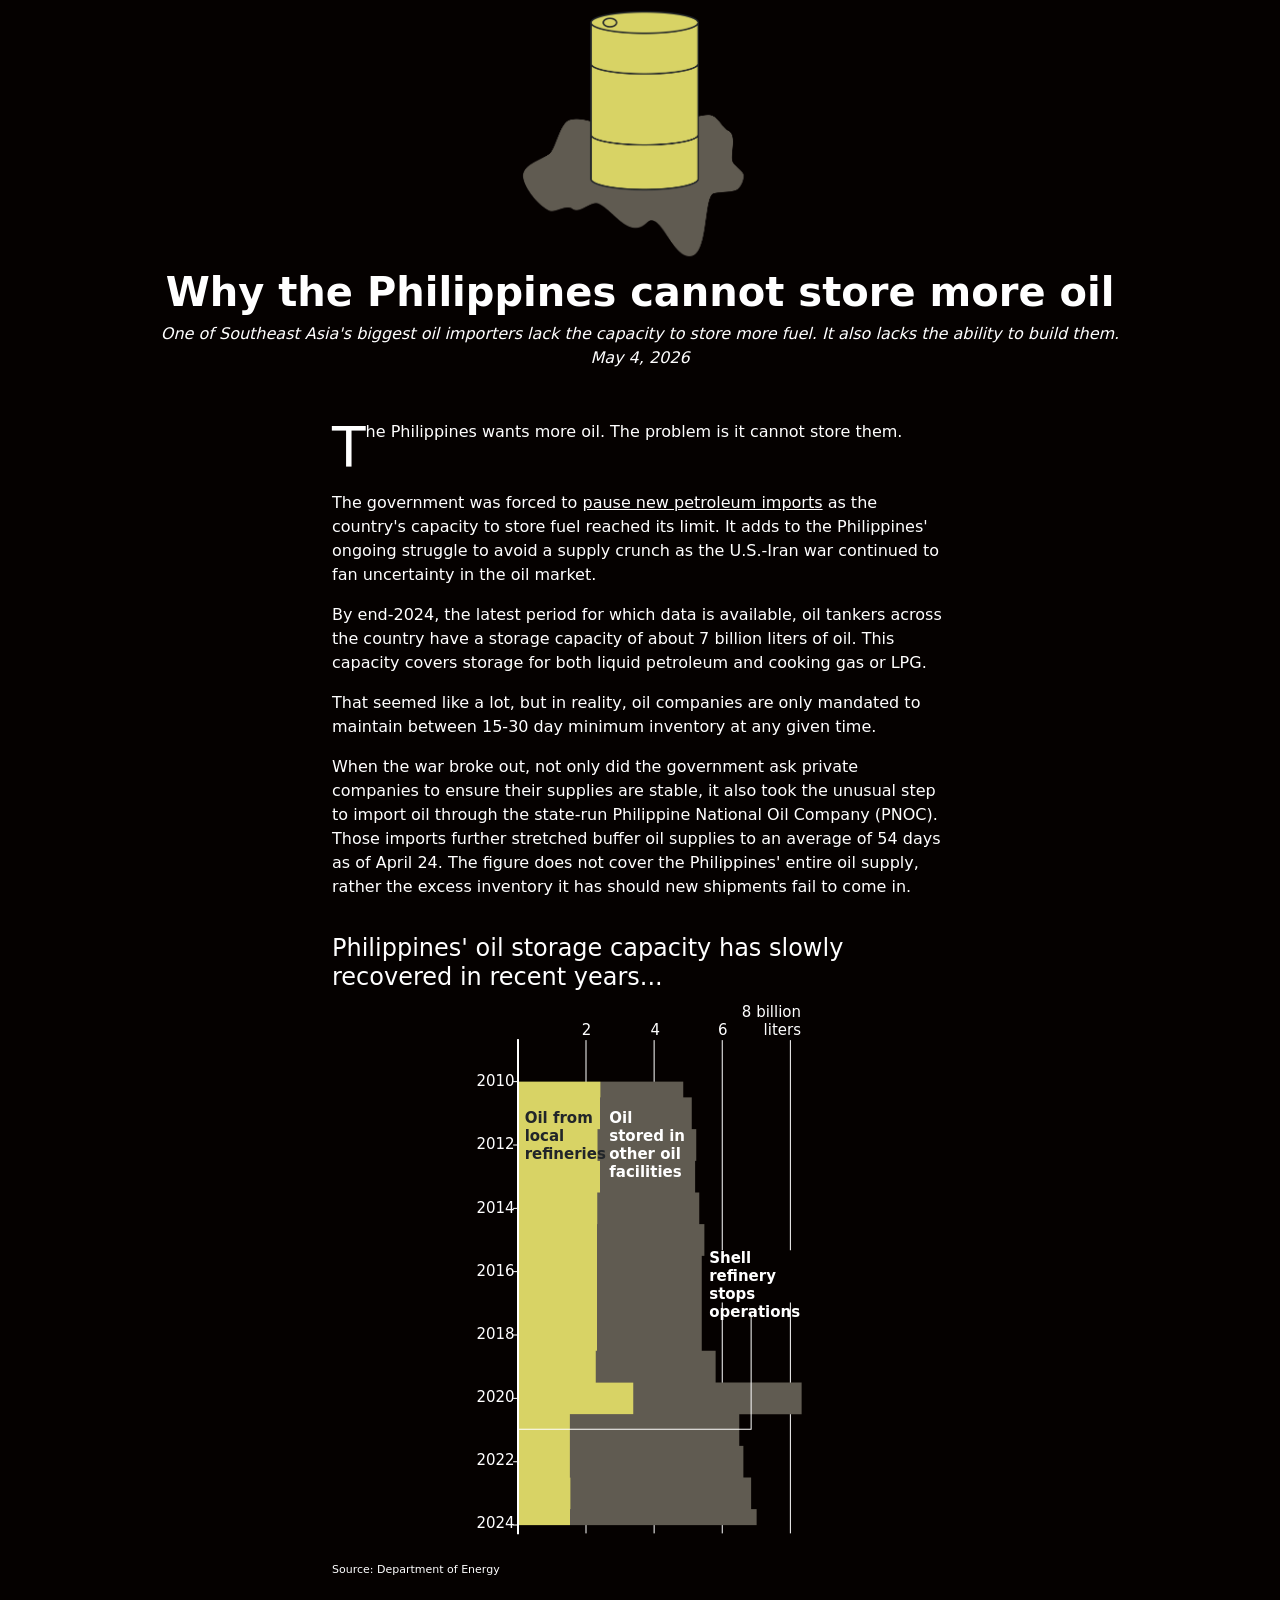
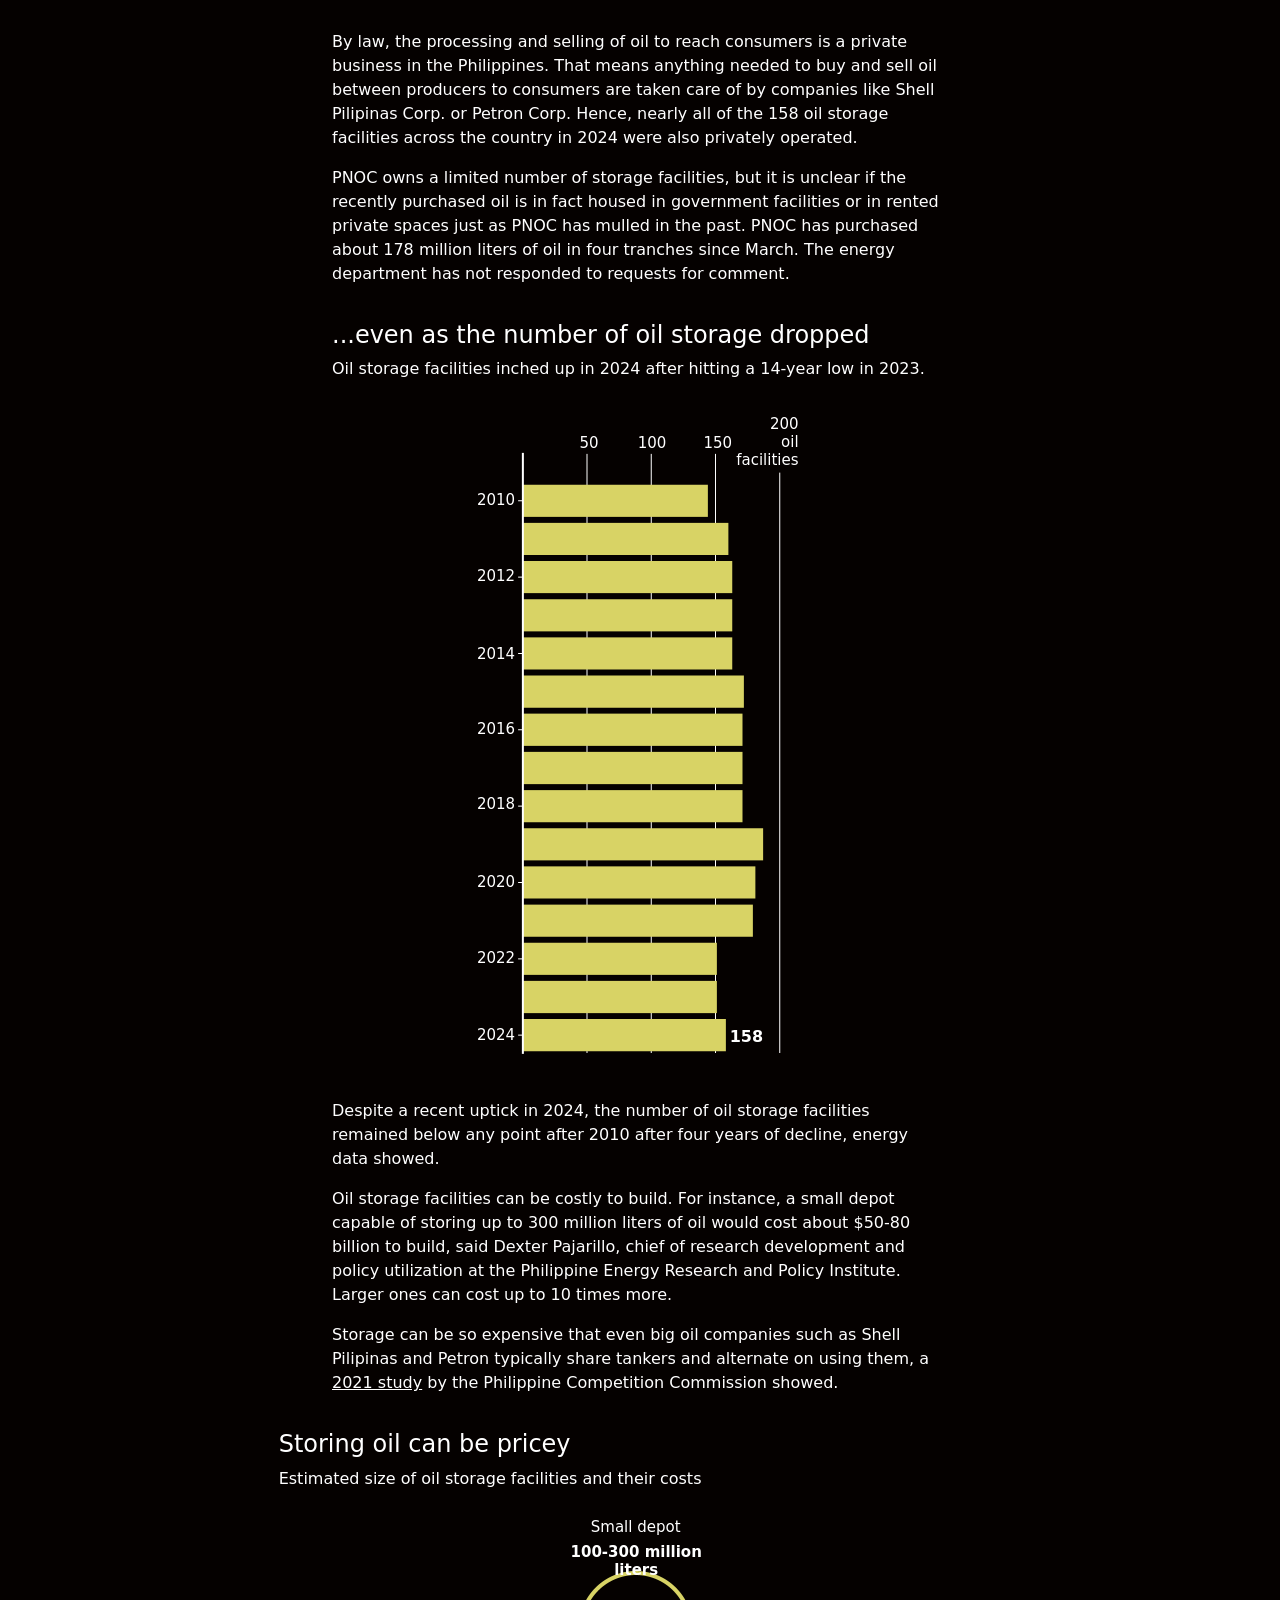
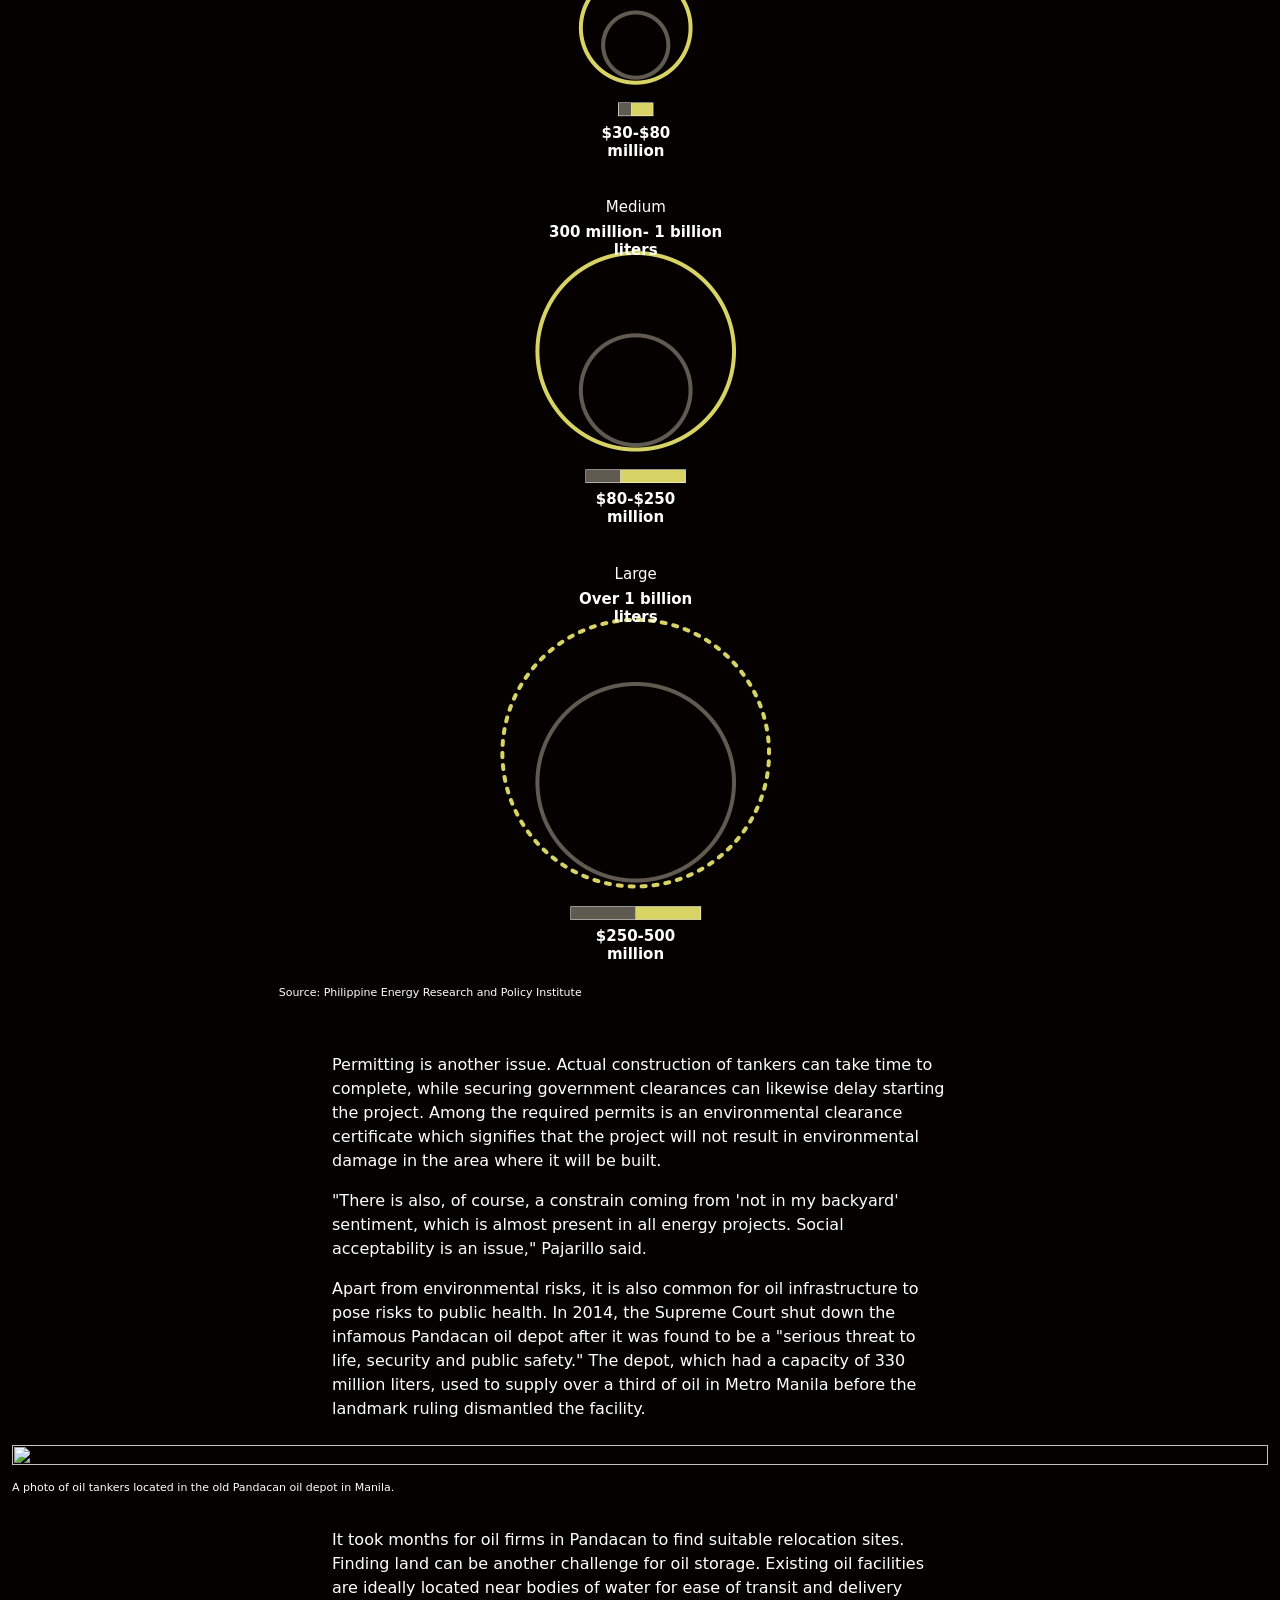
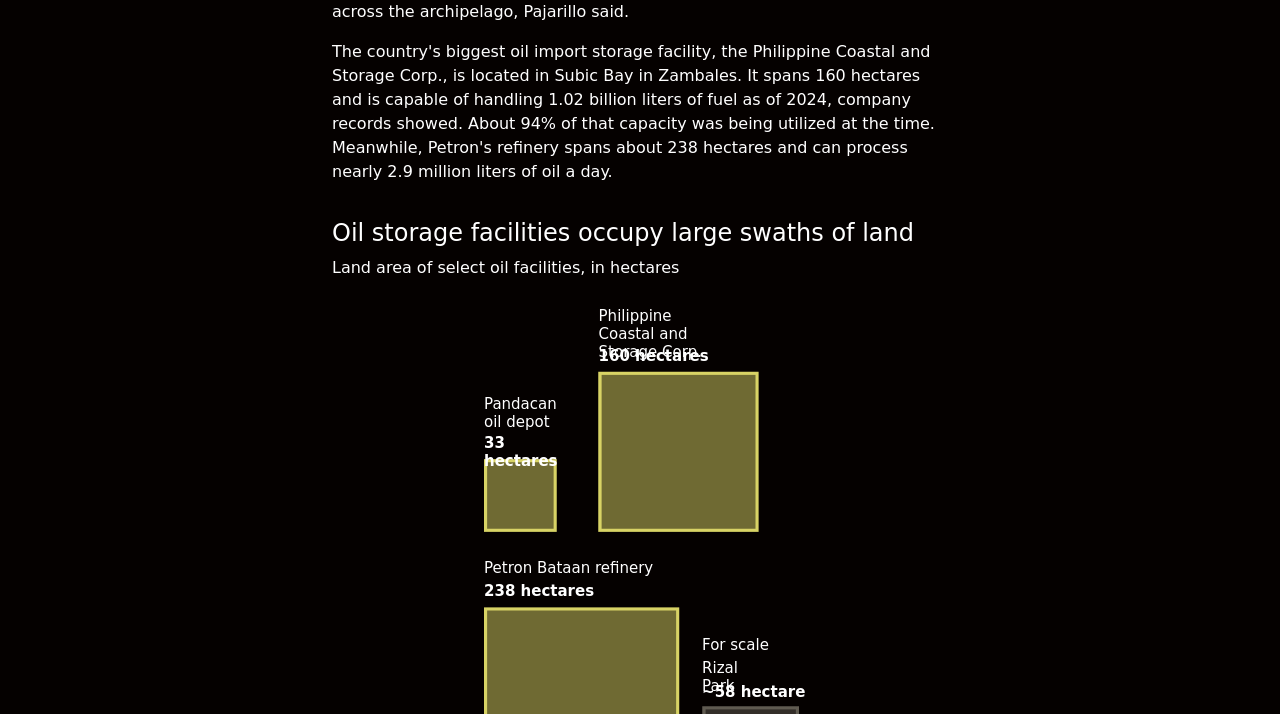
==== commit c94193a9: "updated" ====
--- a/index.html
+++ b/index.html
@@ -1107,7 +1107,7 @@
       <div class="row justify-content-md-center mt-3">
         <div class="col-md-6">
           Storage can be so expensive that even big oil companies such as
-          Pilipinas Shell and Petron Corp. typically share tankers and alternate
+          Shell Pilipinas and Petron typically share tankers and alternate
           on using them, a
           <a
             href="https://www.phcc.gov.ph/storage/pdf-resources/1678085292_PCC-Issues-Paper-2021-05-Market-Study-on-the-Refined-Petroleum-Industry.pdf"
@@ -1497,7 +1497,7 @@
 
       <div class="row justify-content-md-center mt-3">
         <div class="col-md-6">
-          "There is also, of course, a constrain of 'not in my backyard'
+          "There is also, of course, a constrain coming from 'not in my backyard'
           sentiment, which is almost present in all energy projects. Social
           acceptability is an issue," Pajarillo said.
         </div>
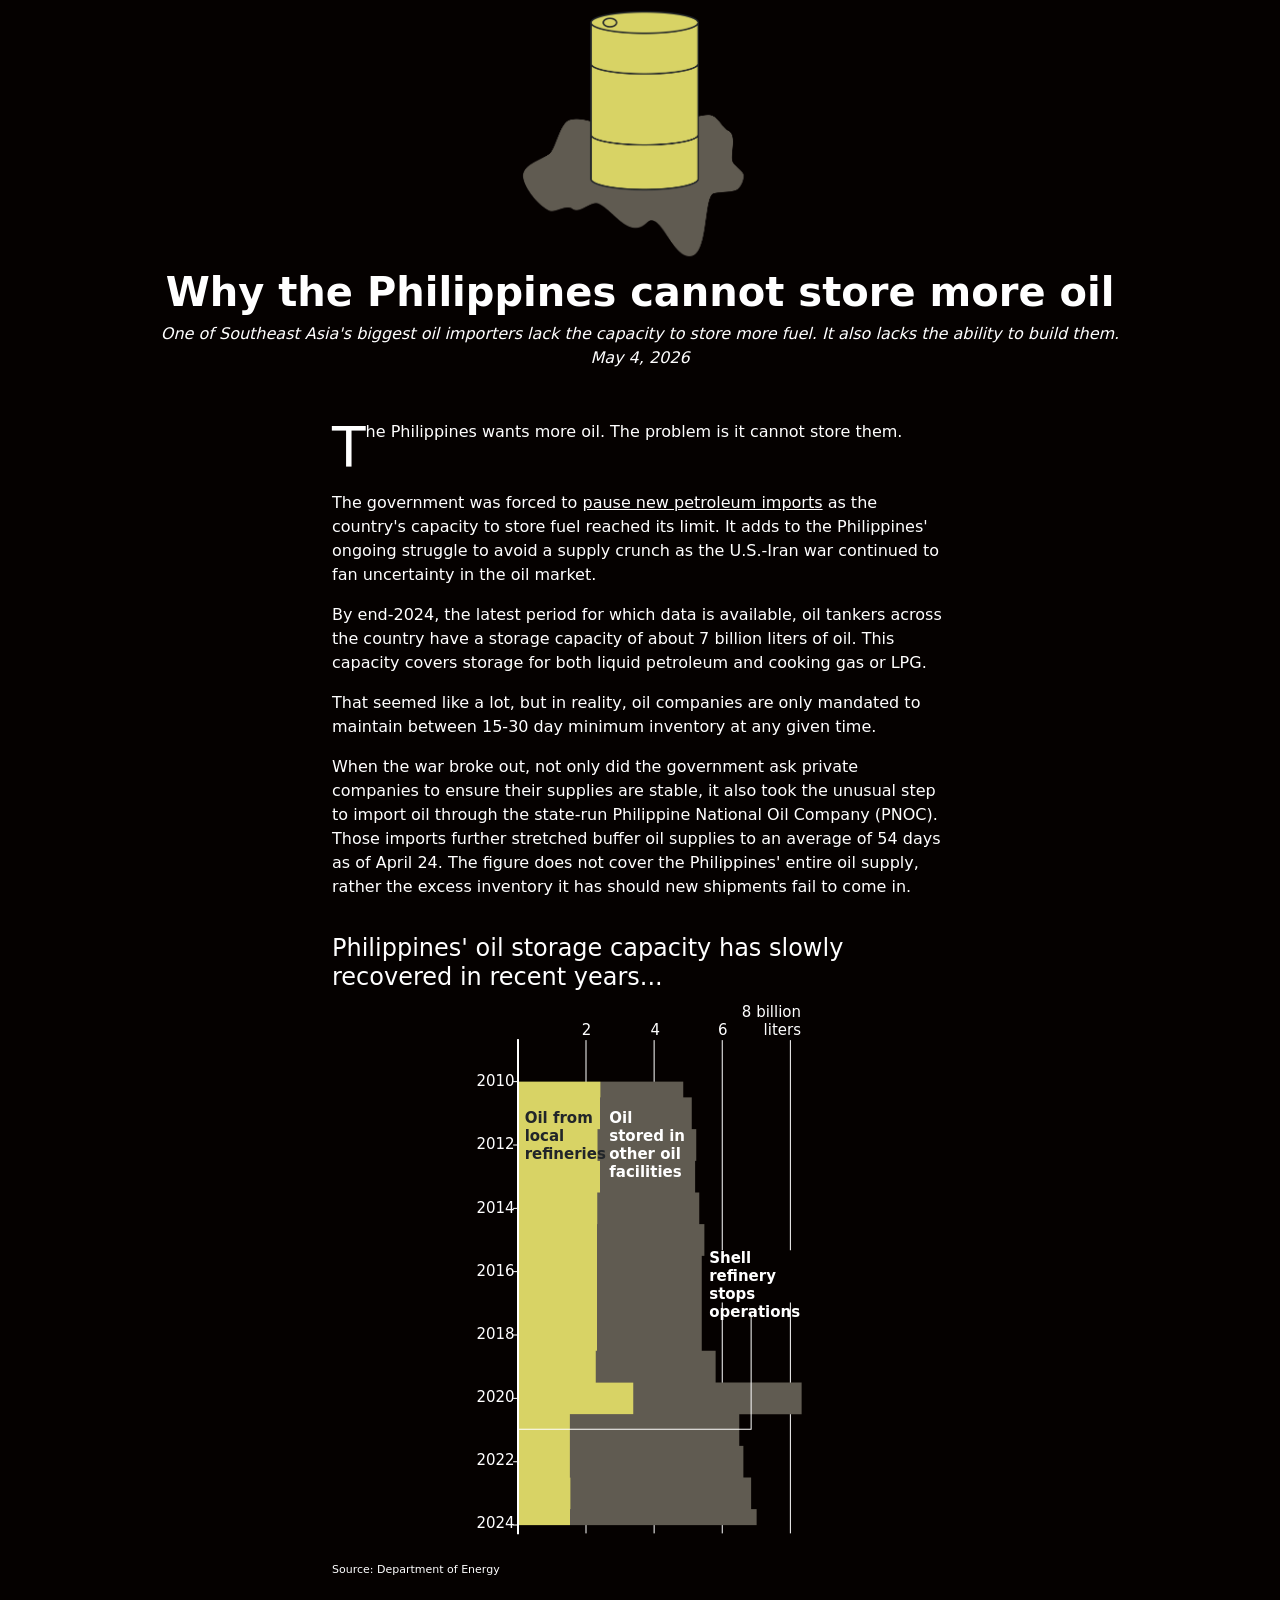
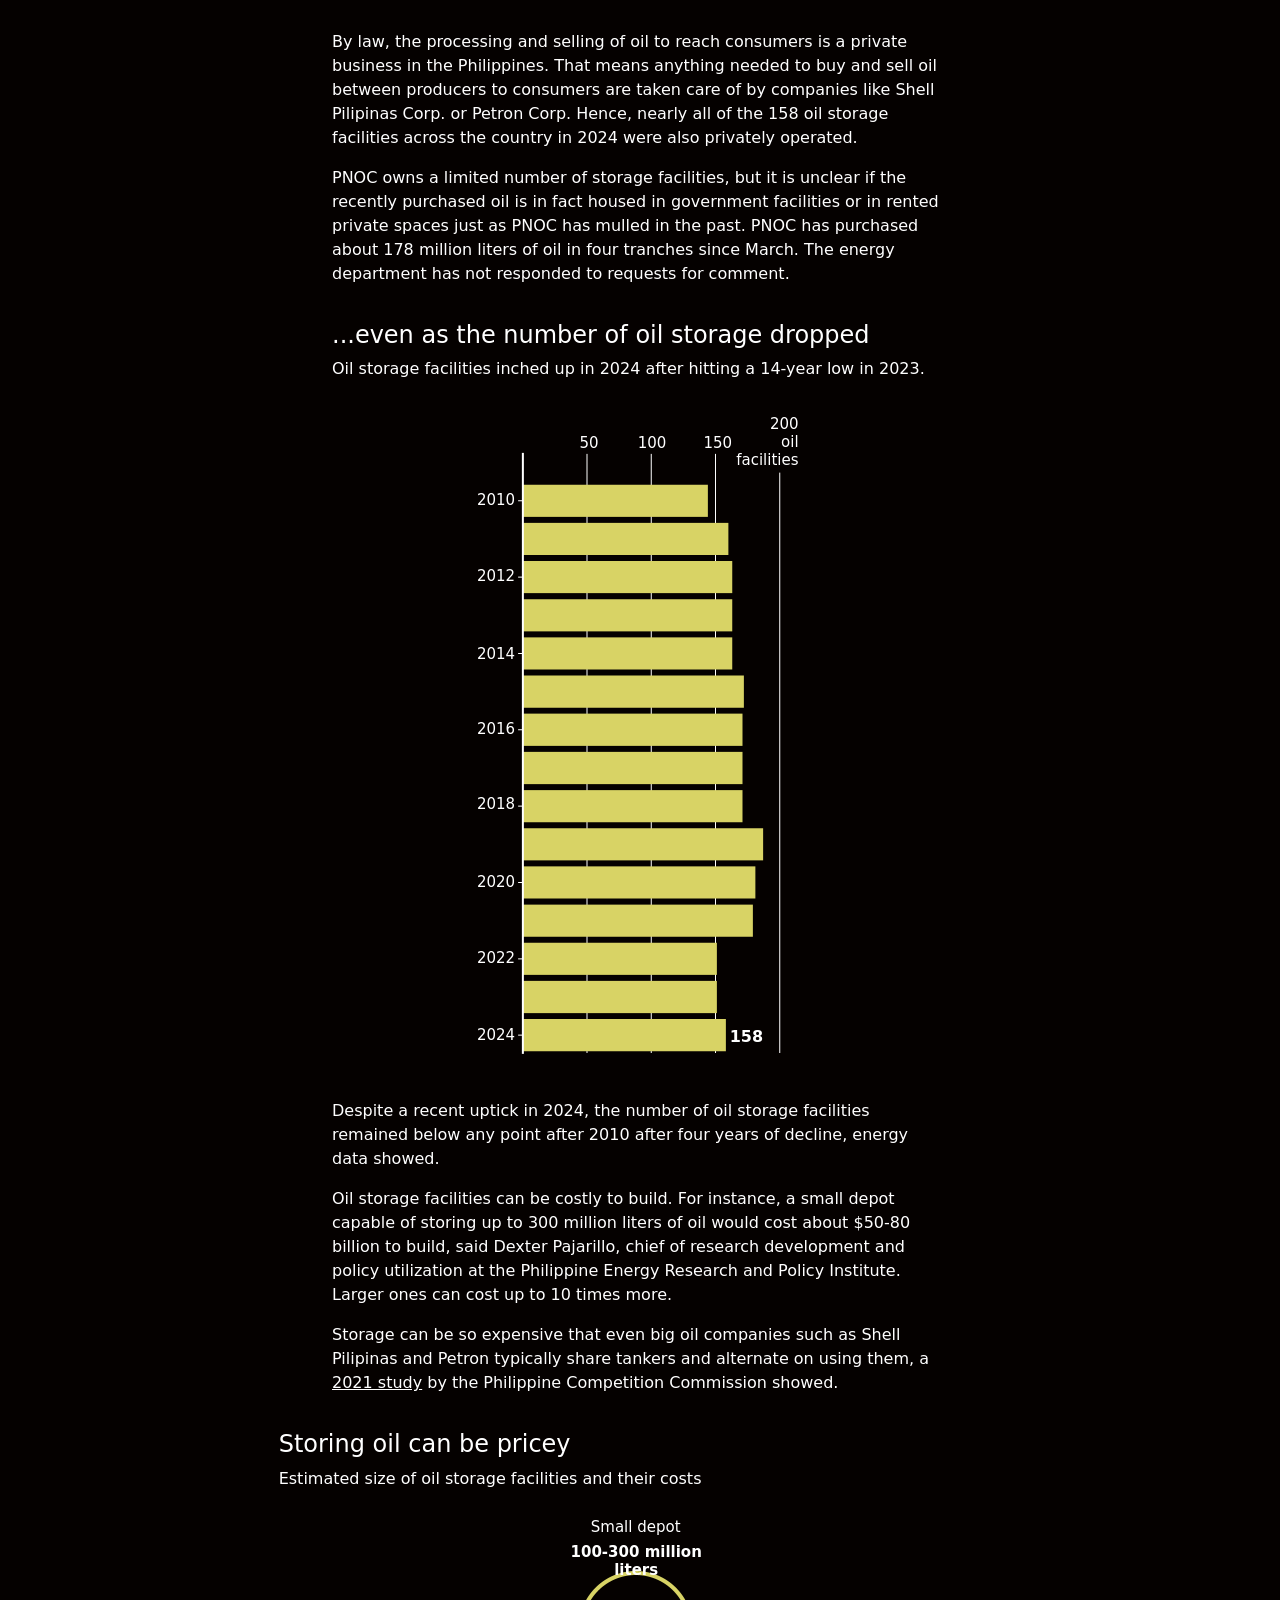
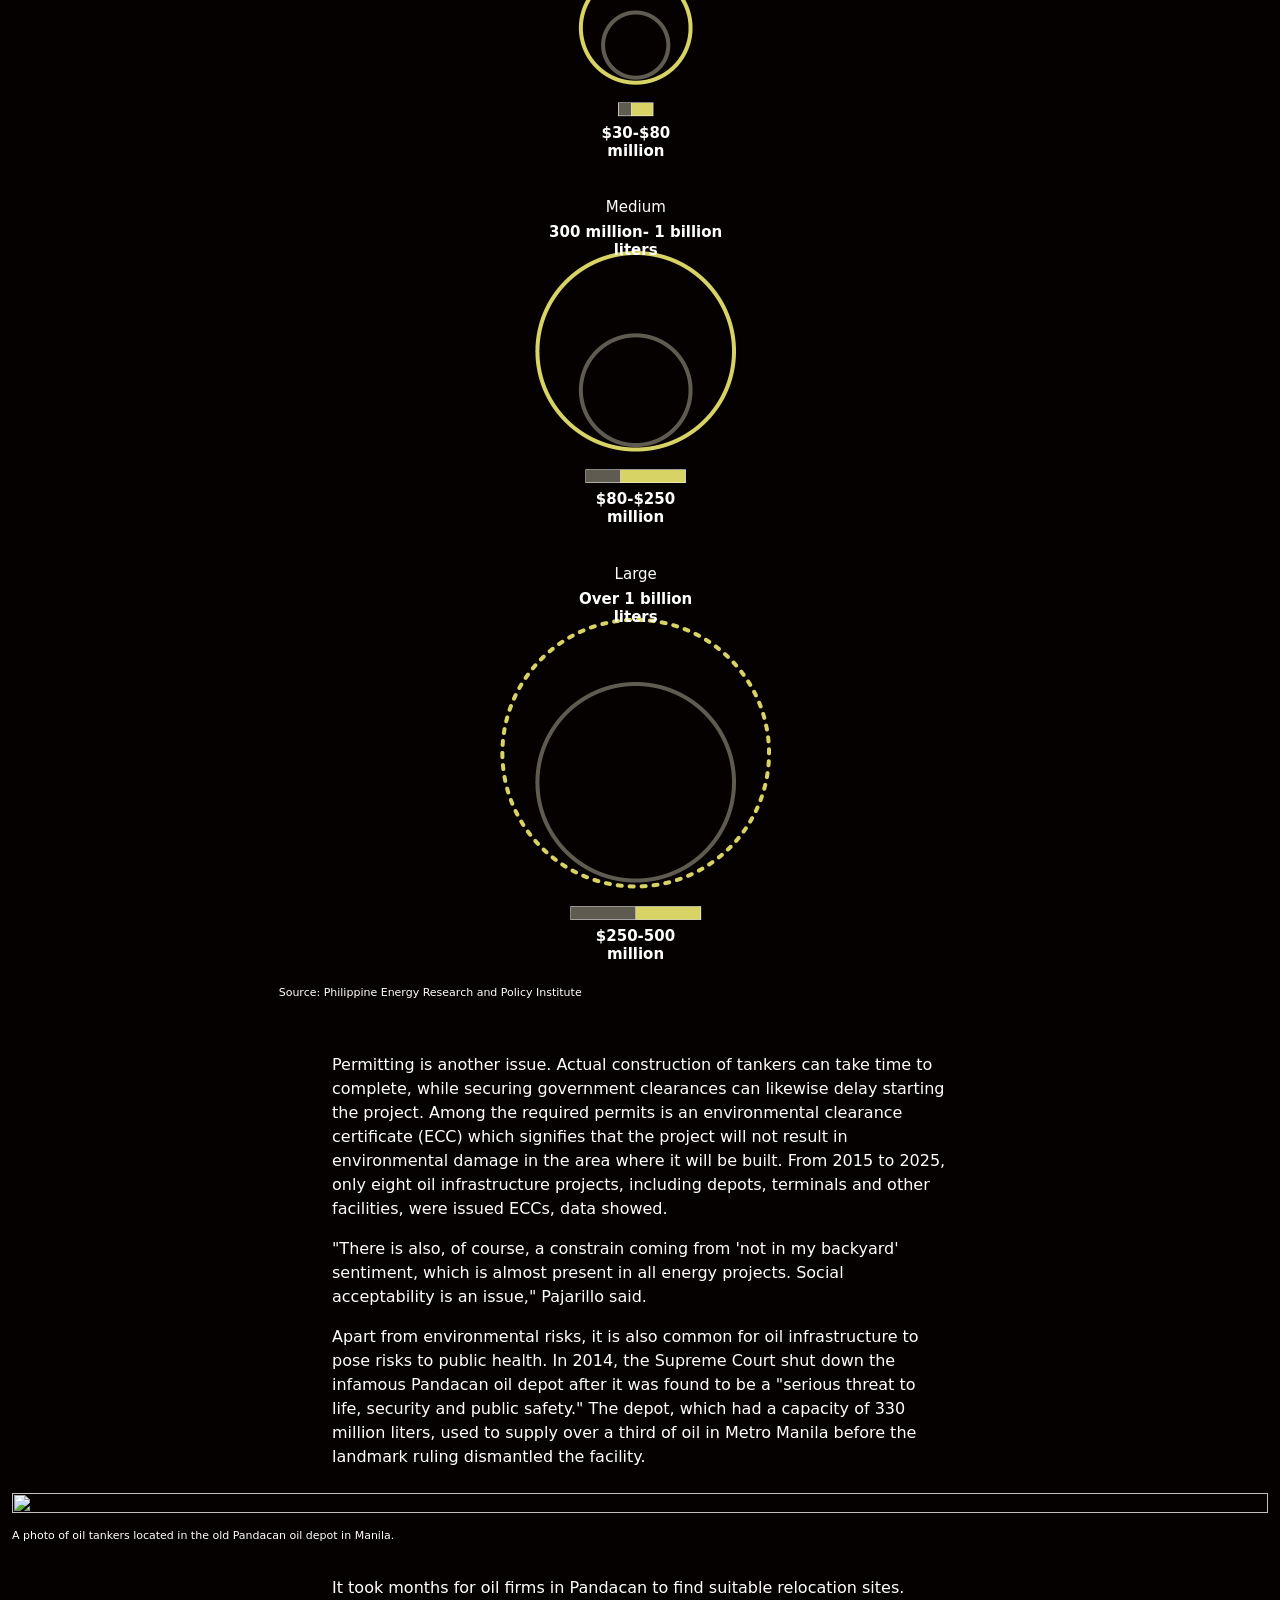
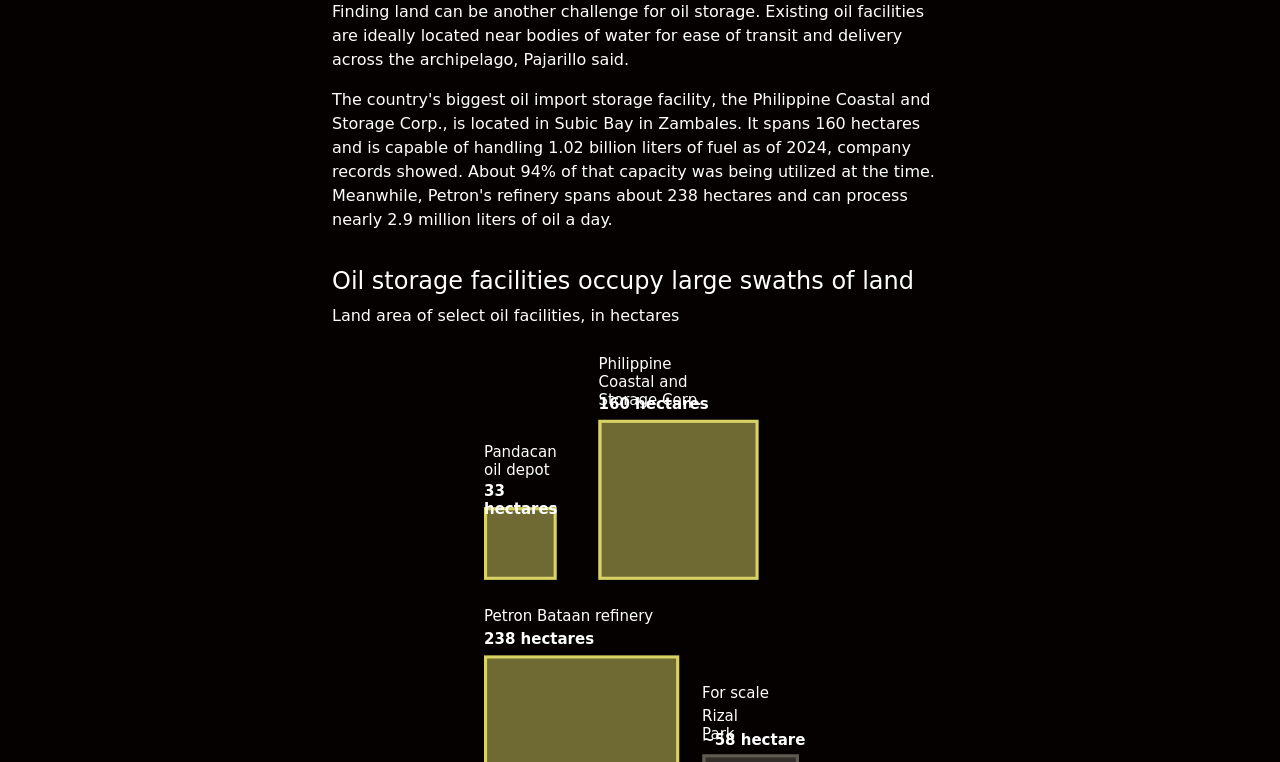
==== commit d8bc3414: "updated" ====
--- a/index.html
+++ b/index.html
@@ -1489,9 +1489,10 @@
           Permitting is another issue. Actual construction of tankers can take
           time to complete, while securing government clearances can likewise
           delay starting the project. Among the required permits is an
-          environmental clearance certificate which signifies that the project
+          environmental clearance certificate (ECC) which signifies that the project
           will not result in environmental damage in the area where it will be
-          built.
+          built. From 2015 to 2025, only eight oil infrastructure projects, including depots, terminals and 
+          other facilities, were issued ECCs, data showed.
         </div>
       </div>
 
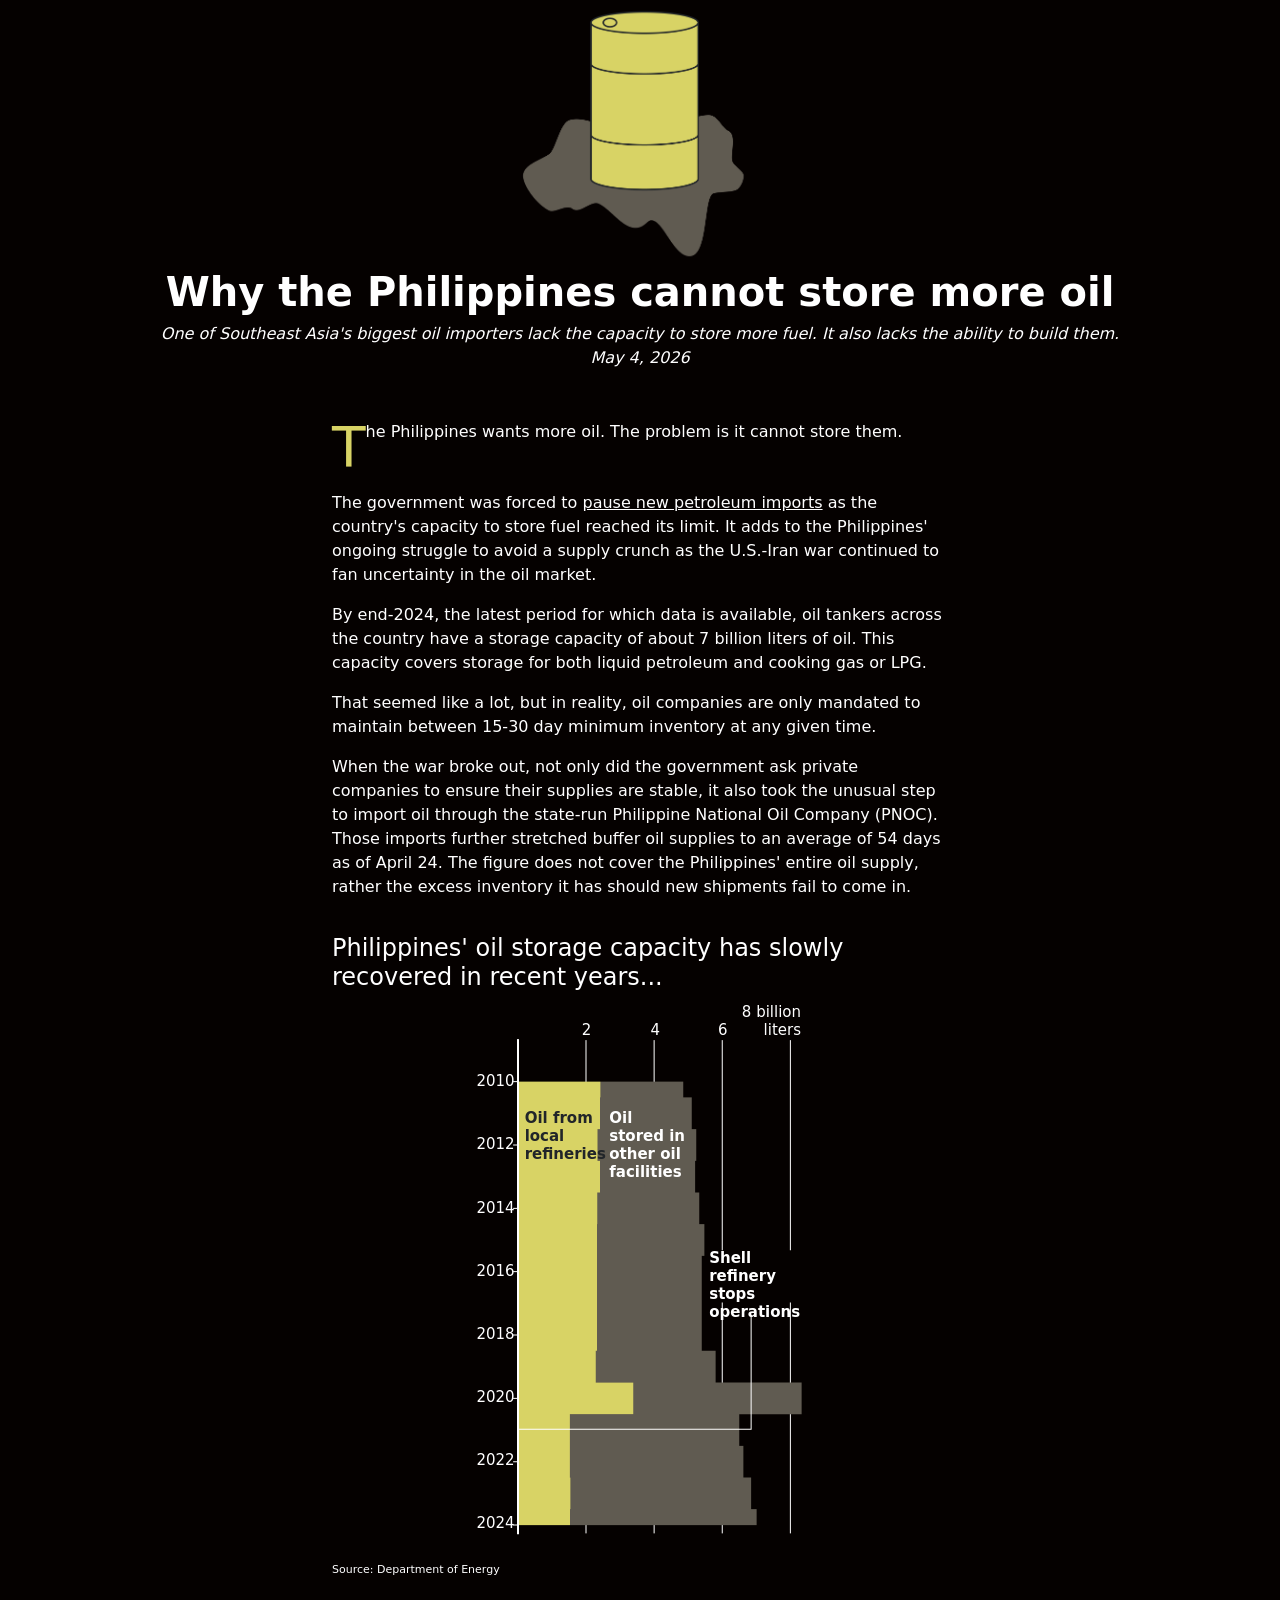
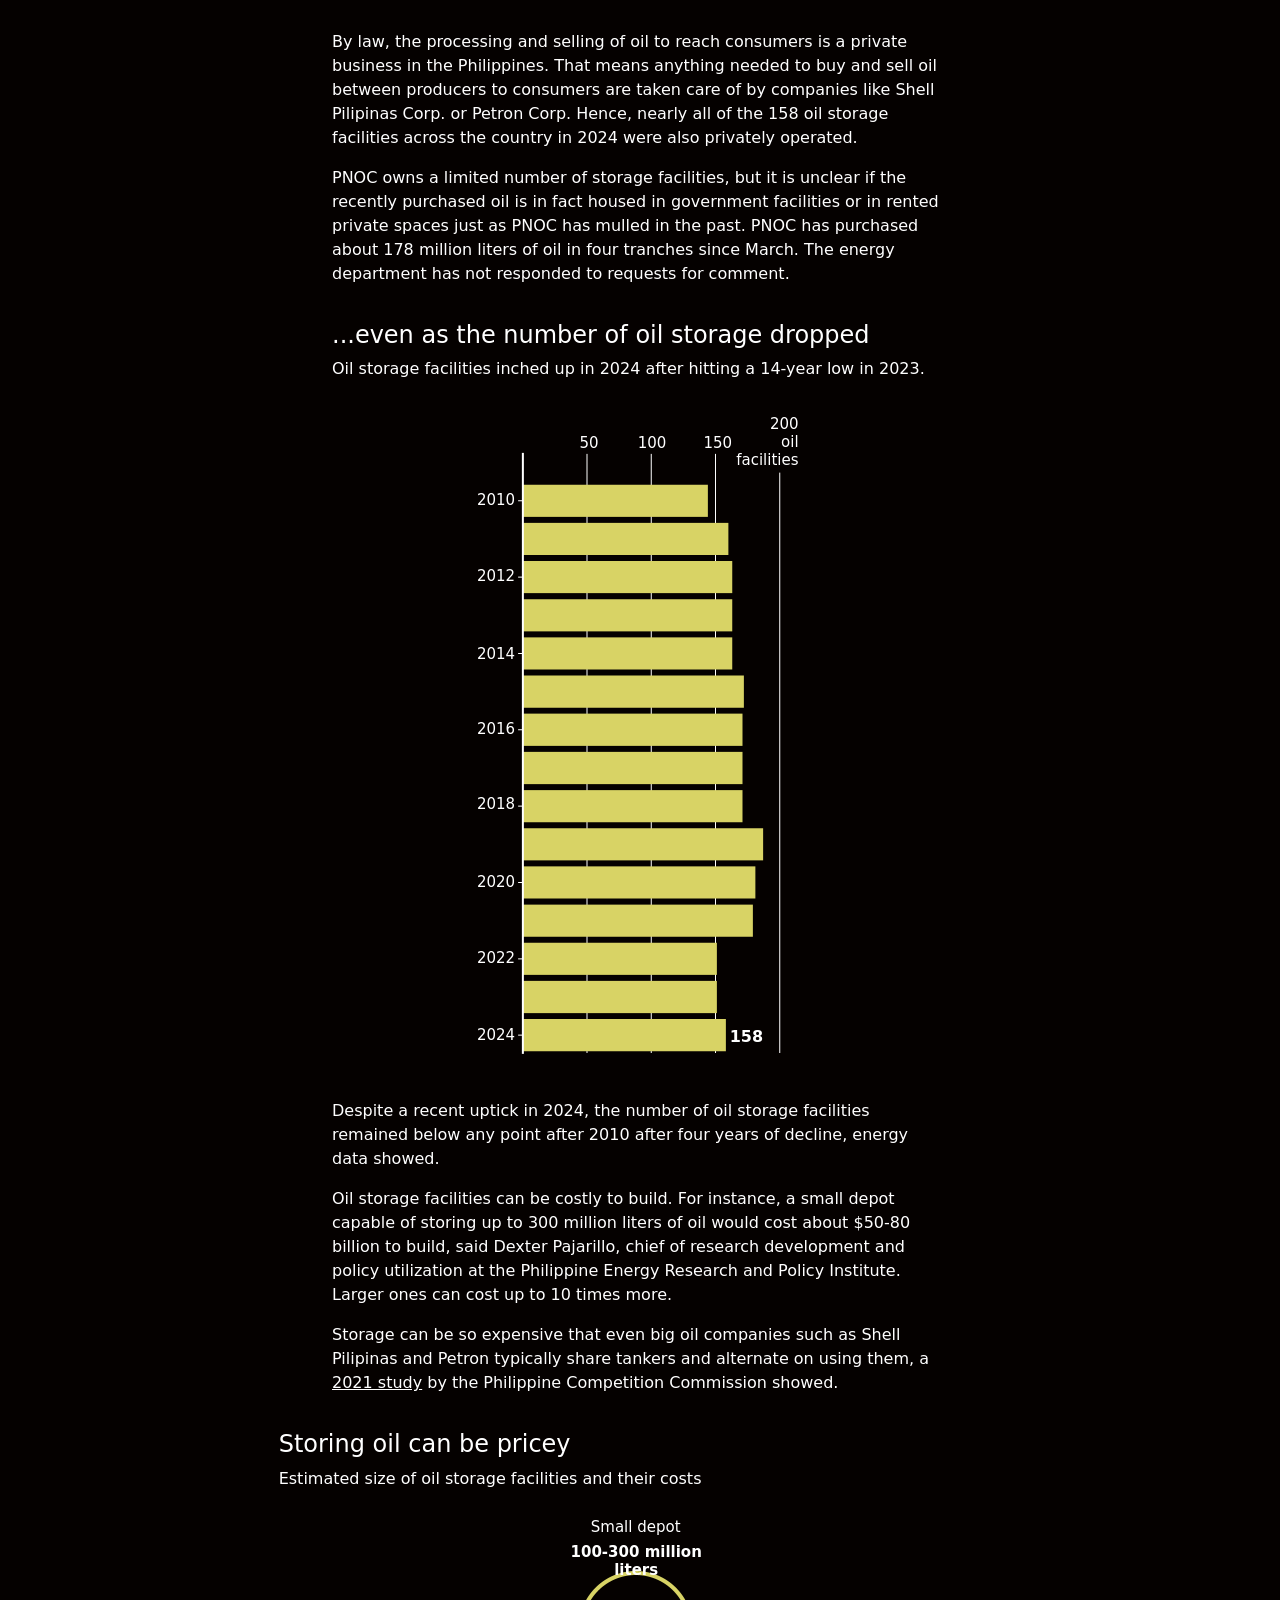
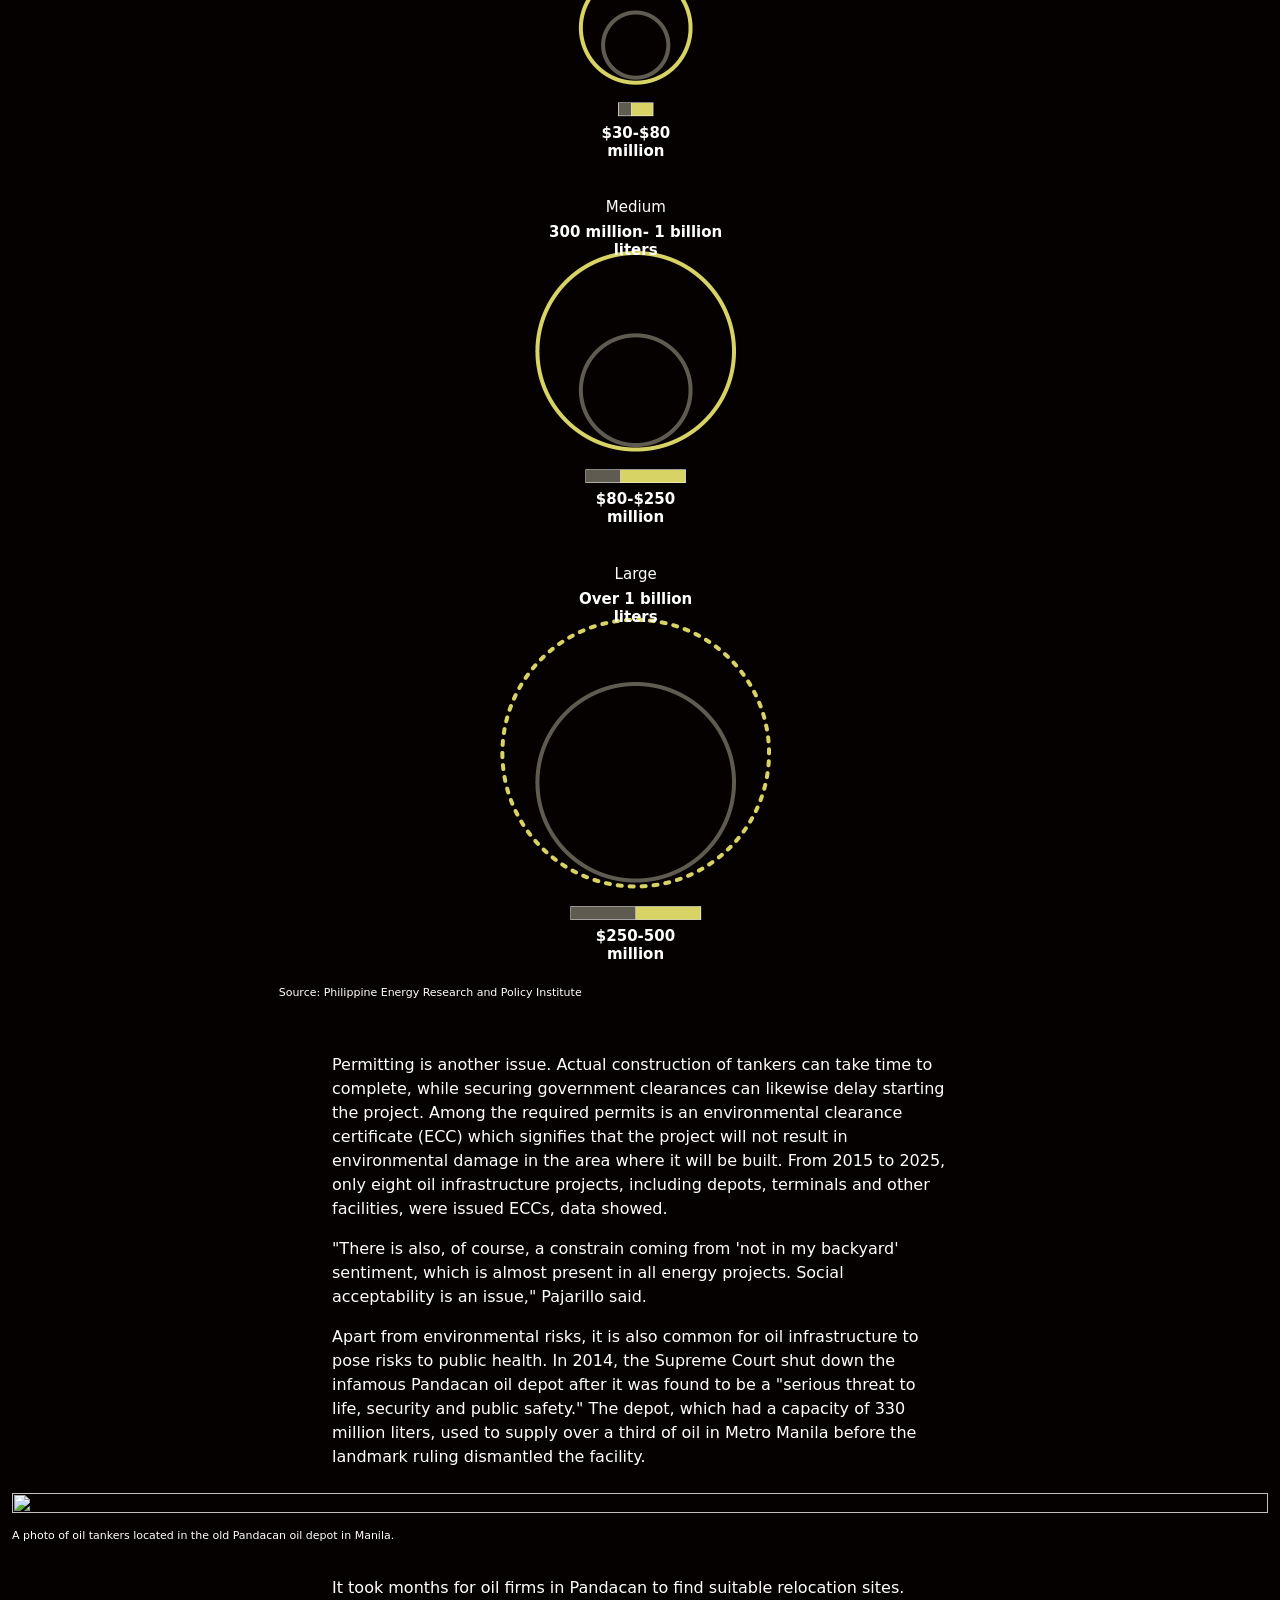
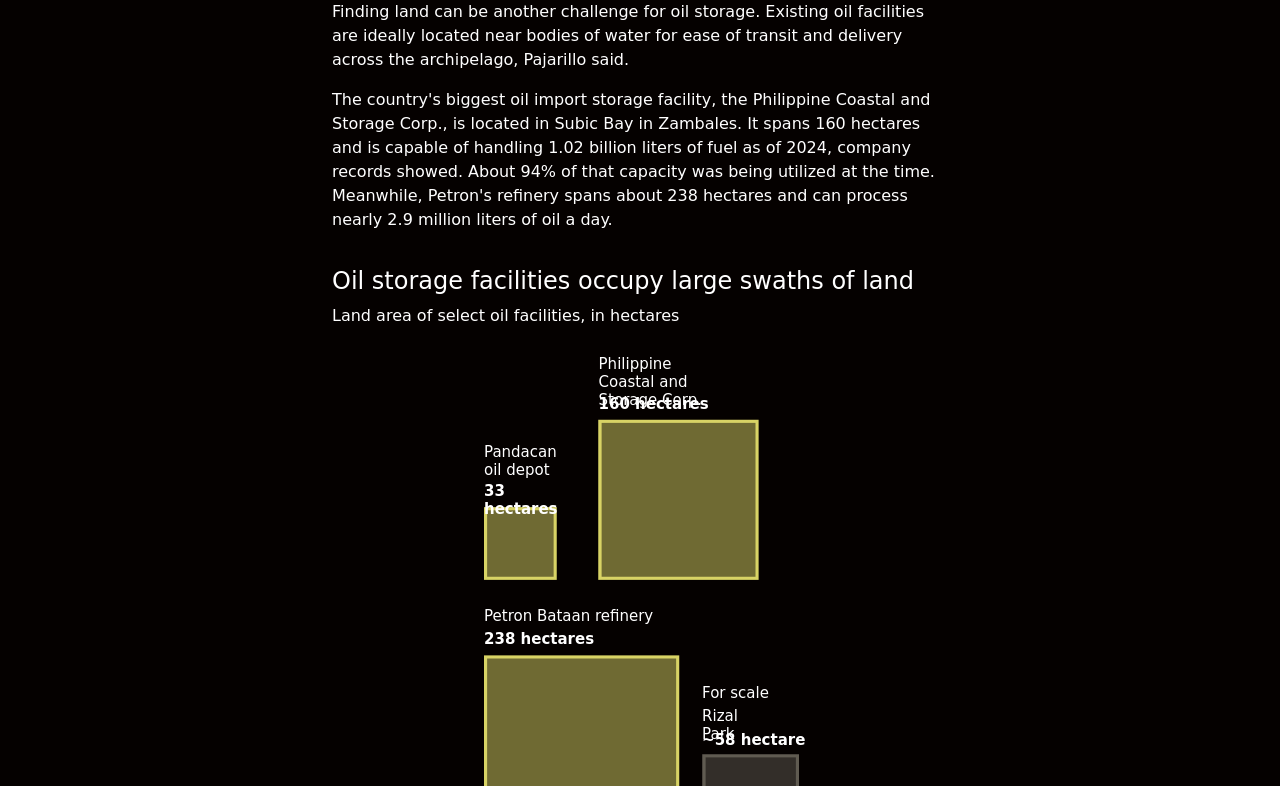
==== commit b6f5660b: "updated" ====
--- a/index.html
+++ b/index.html
@@ -1106,9 +1106,9 @@
 
       <div class="row justify-content-md-center mt-3">
         <div class="col-md-6">
-          Storage can be so expensive that even big oil companies such as
-          Shell Pilipinas and Petron typically share tankers and alternate
-          on using them, a
+          Storage can be so expensive that even big oil companies such as Shell
+          Pilipinas and Petron typically share tankers and alternate on using
+          them, a
           <a
             href="https://www.phcc.gov.ph/storage/pdf-resources/1678085292_PCC-Issues-Paper-2021-05-Market-Study-on-the-Refined-Petroleum-Industry.pdf"
             target="_blank"
@@ -1489,18 +1489,19 @@
           Permitting is another issue. Actual construction of tankers can take
           time to complete, while securing government clearances can likewise
           delay starting the project. Among the required permits is an
-          environmental clearance certificate (ECC) which signifies that the project
-          will not result in environmental damage in the area where it will be
-          built. From 2015 to 2025, only eight oil infrastructure projects, including depots, terminals and 
-          other facilities, were issued ECCs, data showed.
+          environmental clearance certificate (ECC) which signifies that the
+          project will not result in environmental damage in the area where it
+          will be built. From 2015 to 2025, only eight oil infrastructure
+          projects, including depots, terminals and other facilities, were
+          issued ECCs, data showed.
         </div>
       </div>
 
       <div class="row justify-content-md-center mt-3">
         <div class="col-md-6">
-          "There is also, of course, a constrain coming from 'not in my backyard'
-          sentiment, which is almost present in all energy projects. Social
-          acceptability is an issue," Pajarillo said.
+          "There is also, of course, a constrain coming from 'not in my
+          backyard' sentiment, which is almost present in all energy projects.
+          Social acceptability is an issue," Pajarillo said.
         </div>
       </div>
 
@@ -2191,8 +2192,9 @@
         <div class="col-md-6">
           <p class="h6">Sources</p>
           <p>
-            Department of Energy, Philippine Energy Research and Policy
-            Institute, World Bank, news reports
+            Department of Energy, Department of Environment and Natural
+            Resources, Philippine Competition Commission, Philippine Energy
+            Research and Policy Institute, World Bank, news reports
           </p>
           <em
             >Copyright 2026 - The
--- a/css/style.css
+++ b/css/style.css
@@ -32,6 +32,10 @@
   text-decoration: underline;
 }
 
+a:hover {
+  color: #d8d365;
+}
+
 .title {
   text-align: center !important;
   justify-content: center;
@@ -62,6 +66,7 @@
   font-size: 55px;
   line-height: 55px;
   float: left;
+  color: #d8d365;
 }
 
 /* When it's less than 500 pixels wide */
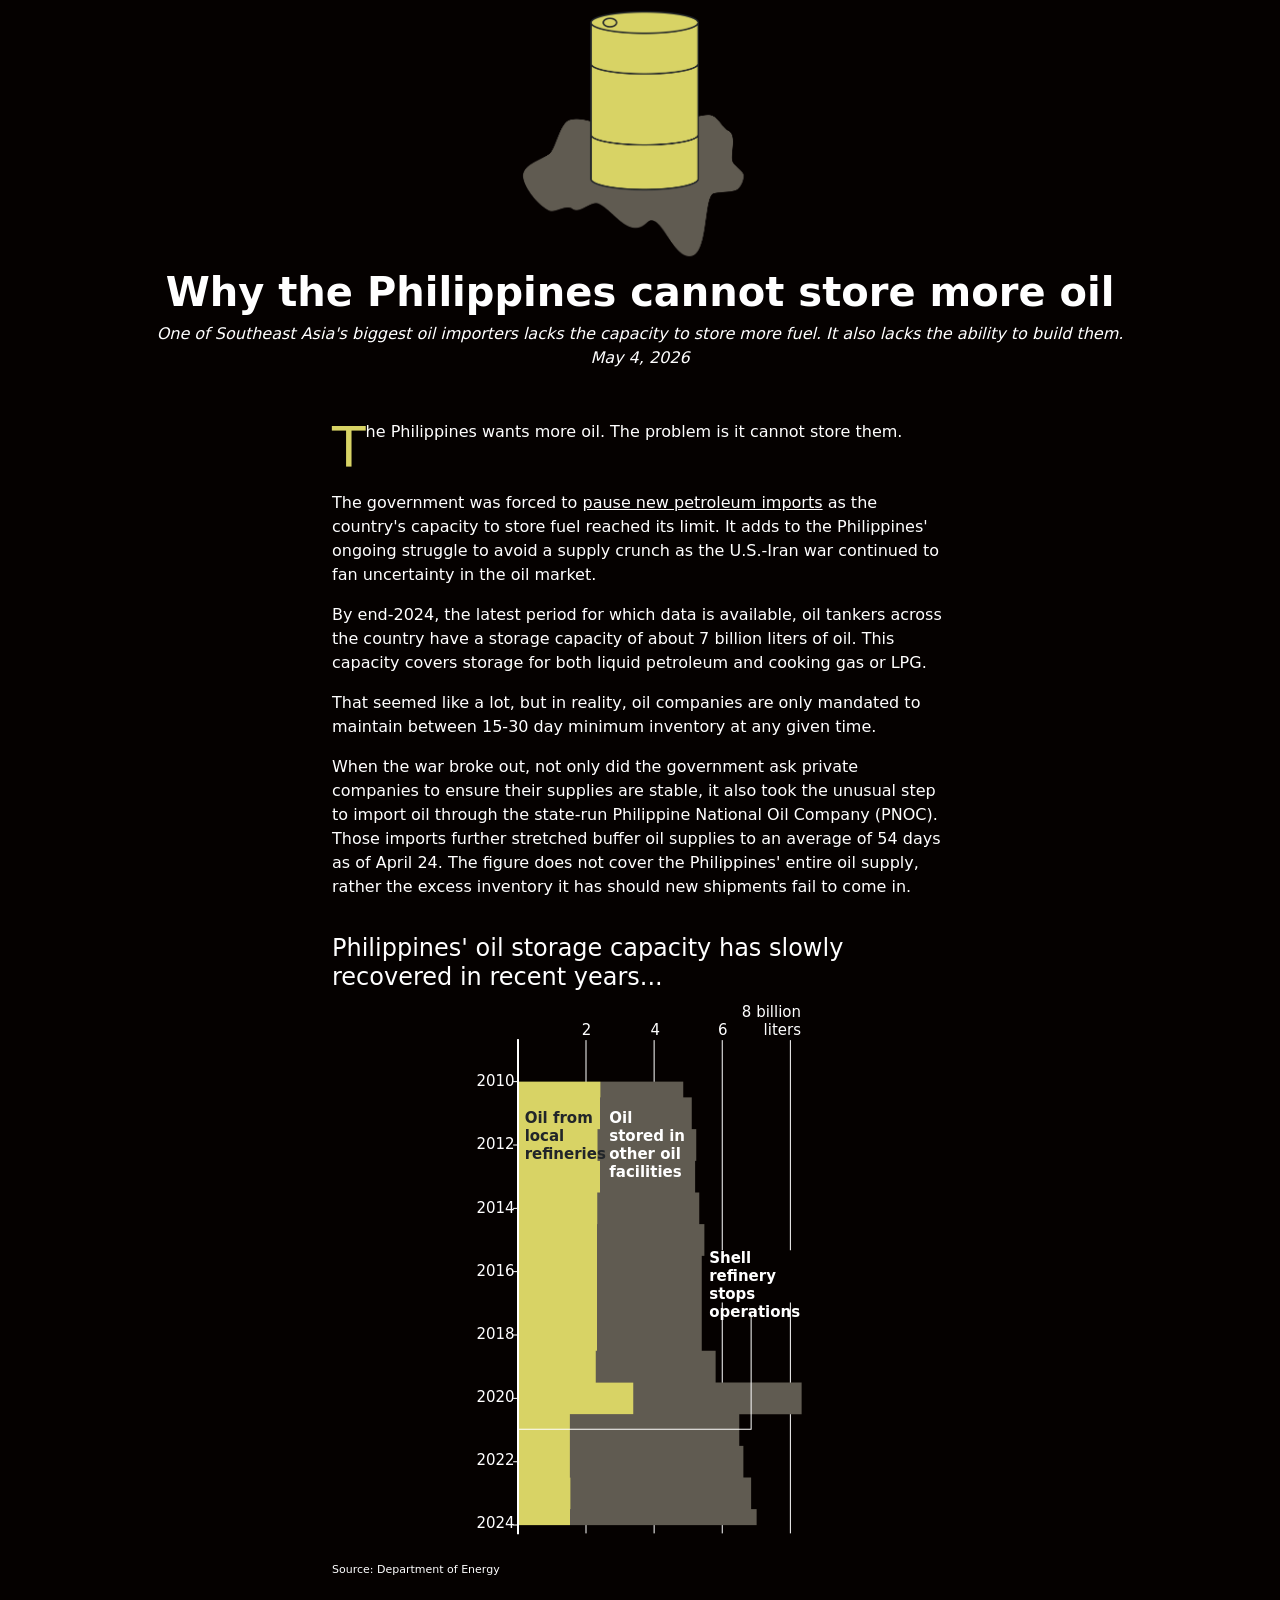
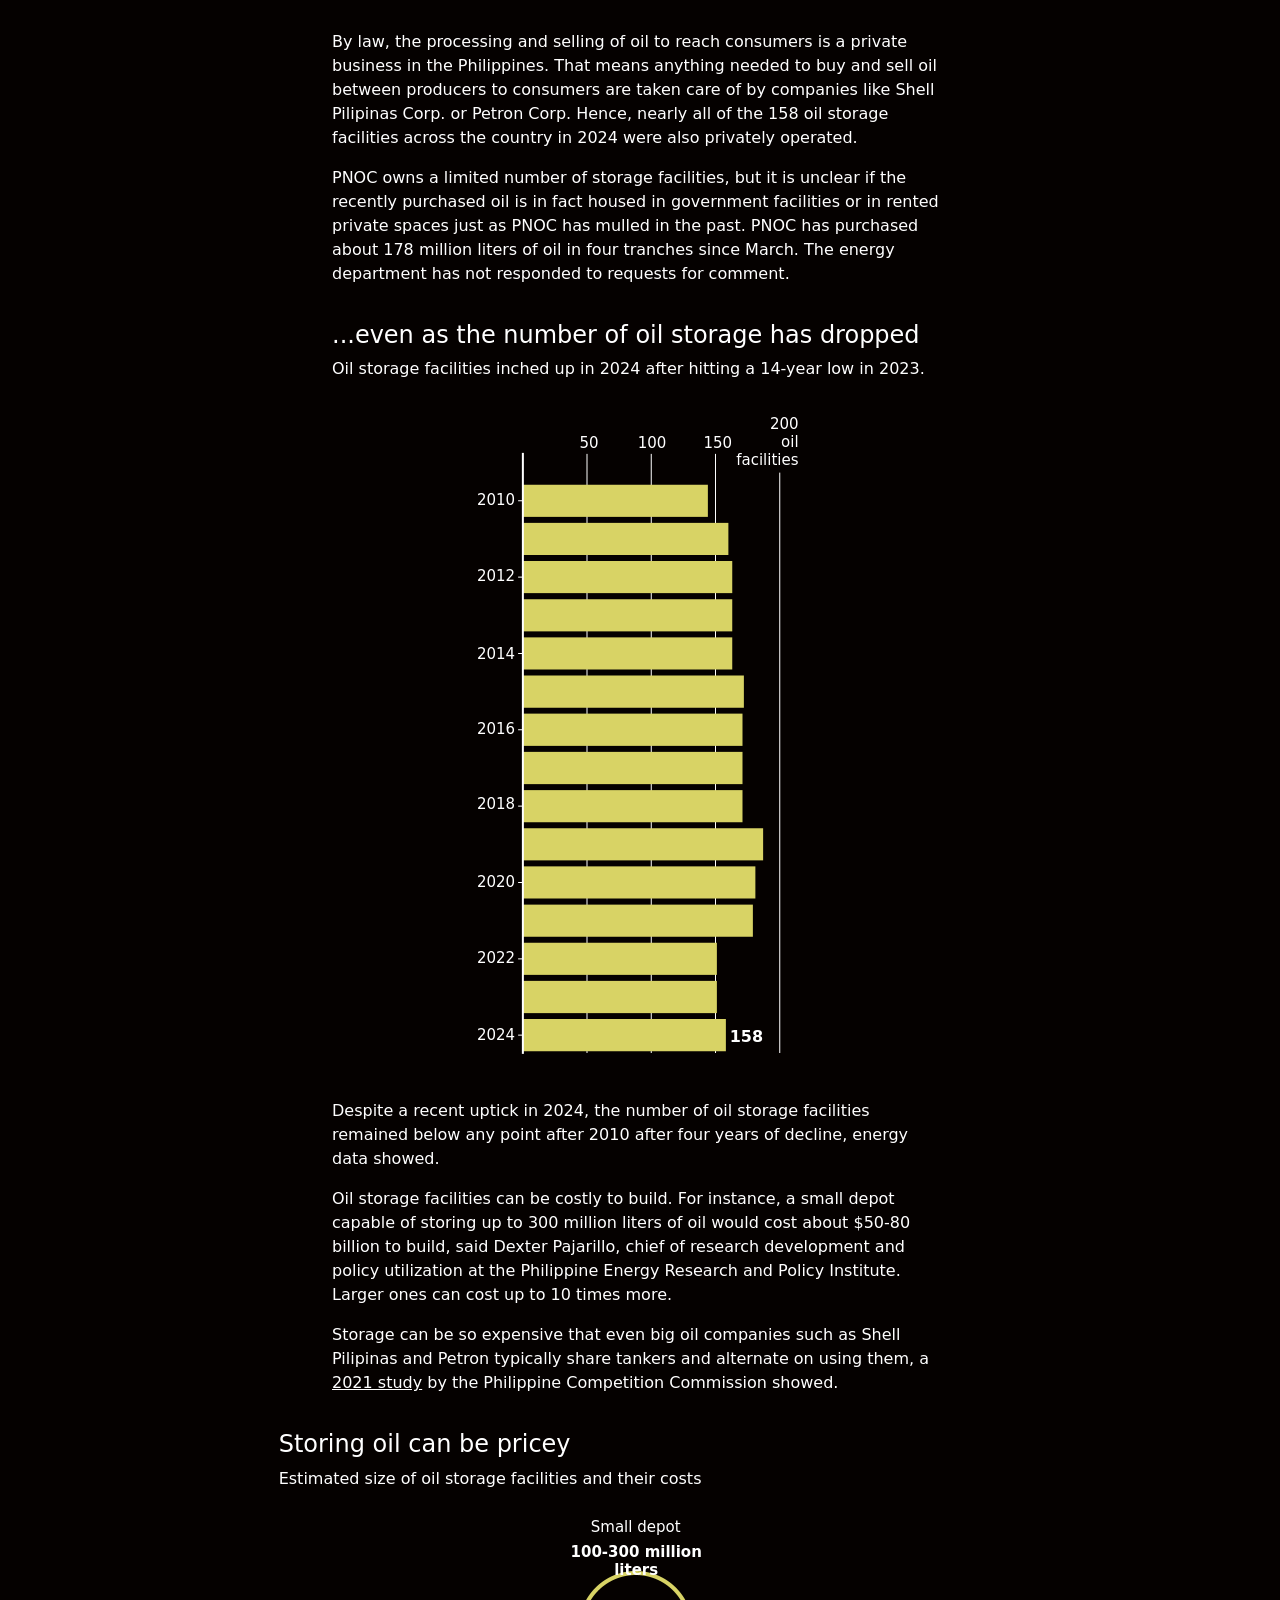
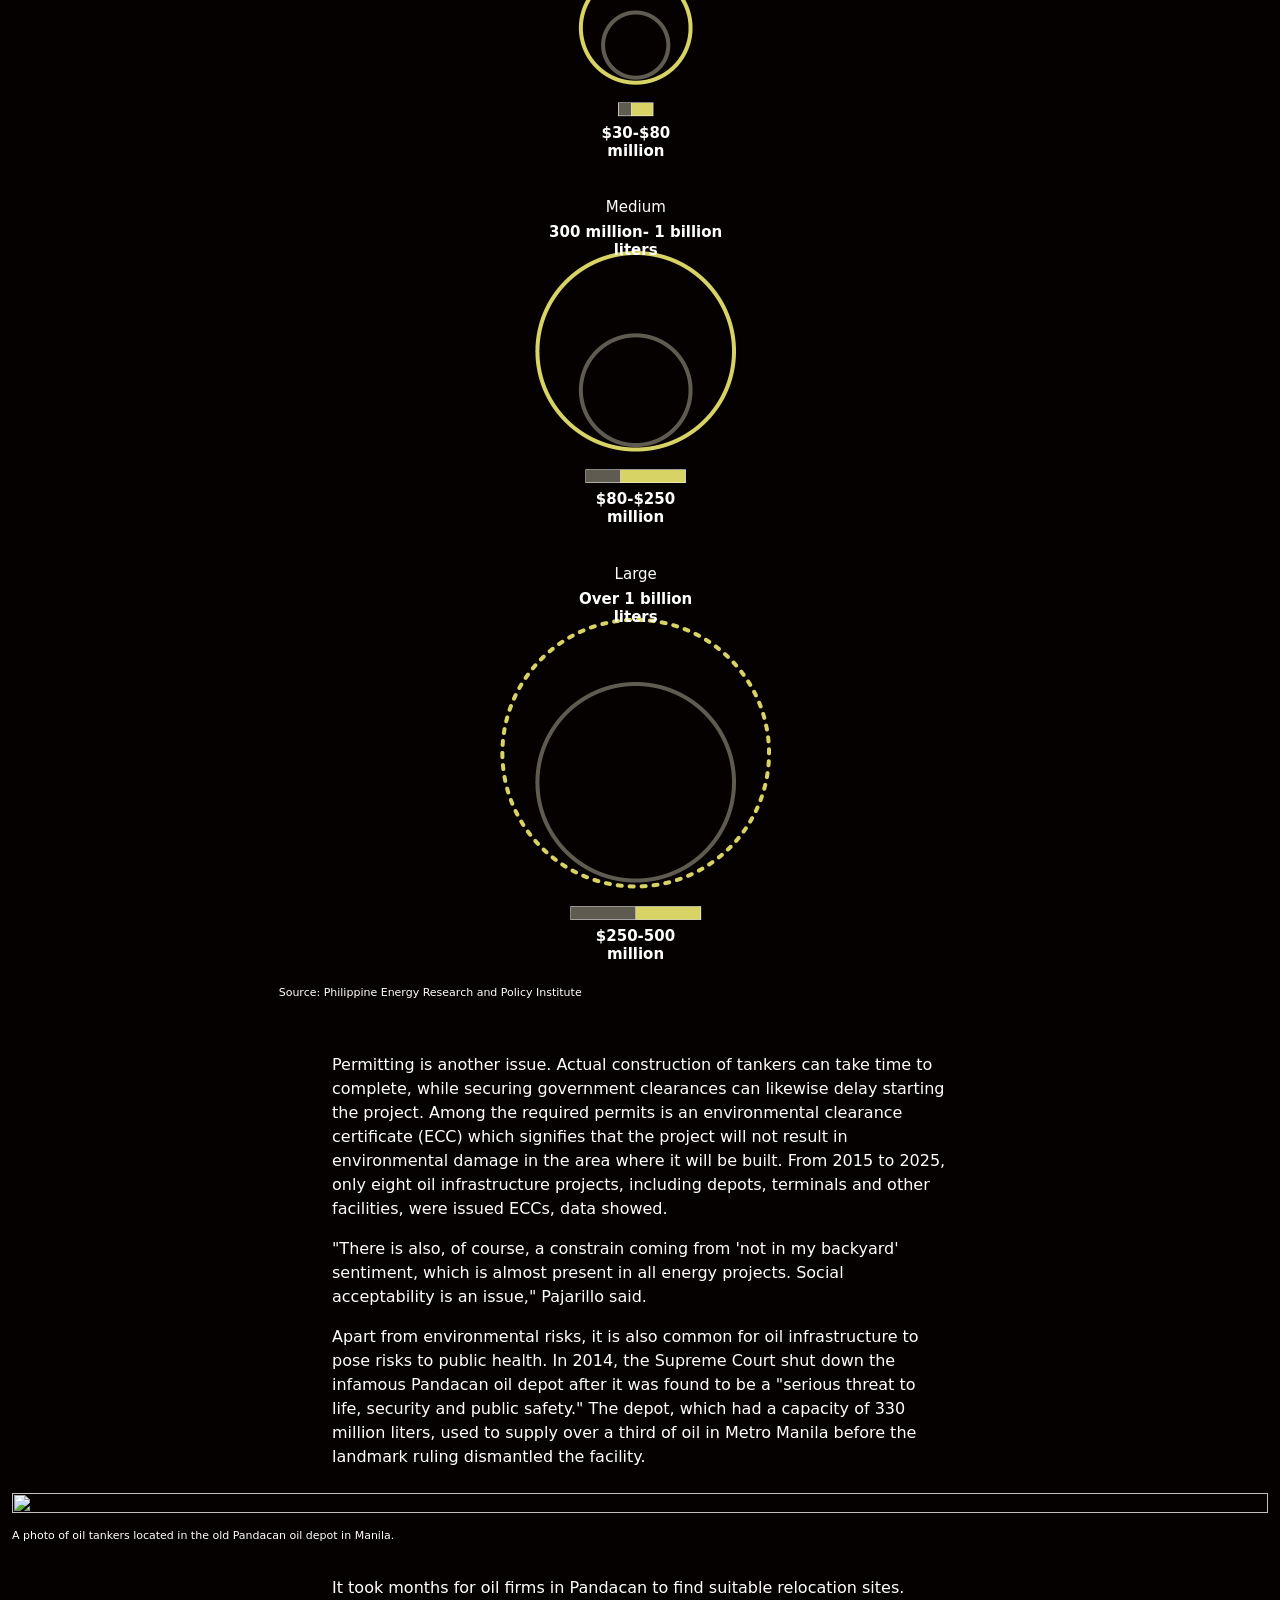
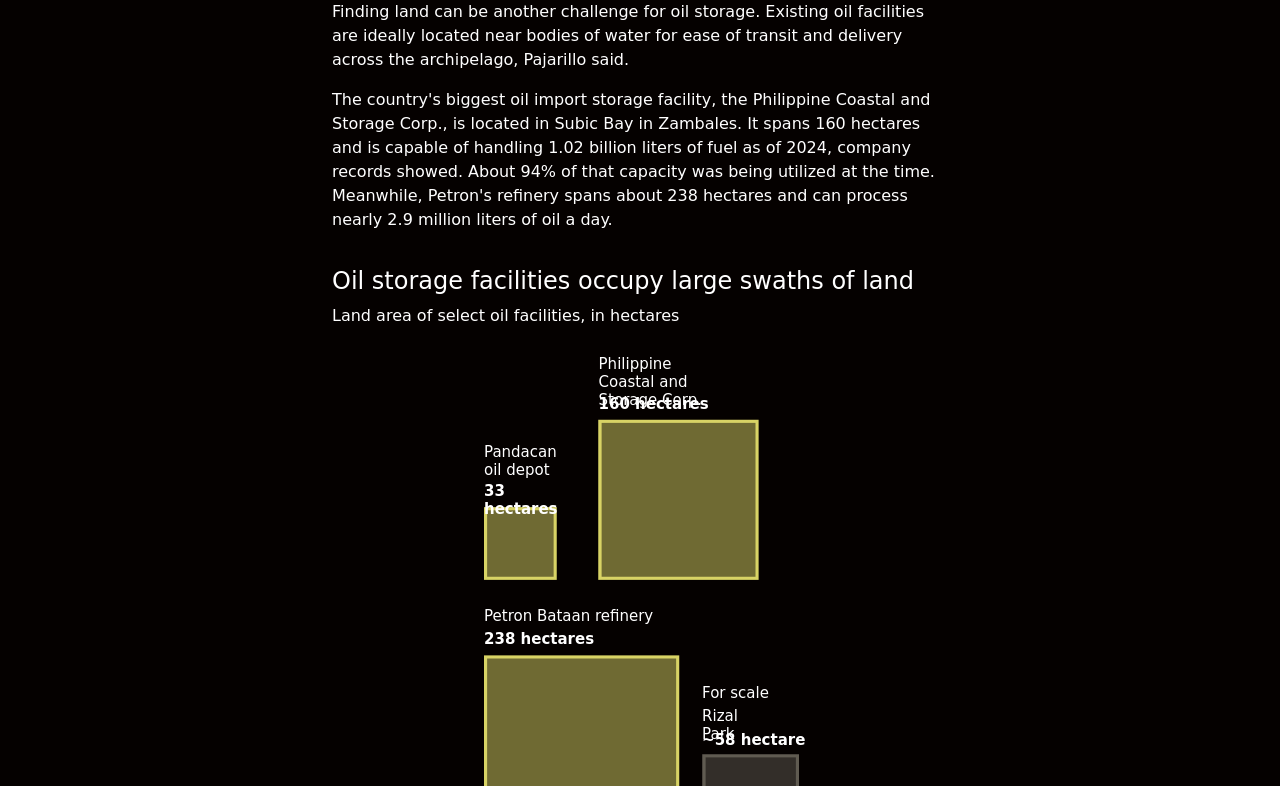
==== commit 538d3c0d: "updated" ====
--- a/index.html
+++ b/index.html
@@ -27,7 +27,7 @@
     />
     <meta
       property="og:description"
-      content="One of Southeast Asia's biggest oil importers lack the capacity to
+      content="One of Southeast Asia's biggest oil importers lacks the capacity to
             store more fuel. It also lacks the ability to build them."
     />
     <meta property="og:type" content="article" />
@@ -54,7 +54,7 @@
         <p class="title">Why the Philippines cannot store more oil</p>
         <p class="dek">
           <em
-            >One of Southeast Asia's biggest oil importers lack the capacity to
+            >One of Southeast Asia's biggest oil importers lacks the capacity to
             store more fuel. It also lacks the ability to build them.
             <br />
             May 4, 2026
@@ -626,7 +626,7 @@
       <div id="graphic">
         <div class="row justify-content-md-center mt-3">
           <div class="col-md-6">
-            <p class="h4">...even as the number of oil storage dropped</p>
+            <p class="h4">...even as the number of oil storage has dropped</p>
             <p>
               Oil storage facilities inched up in 2024 after hitting a 14-year
               low in 2023.
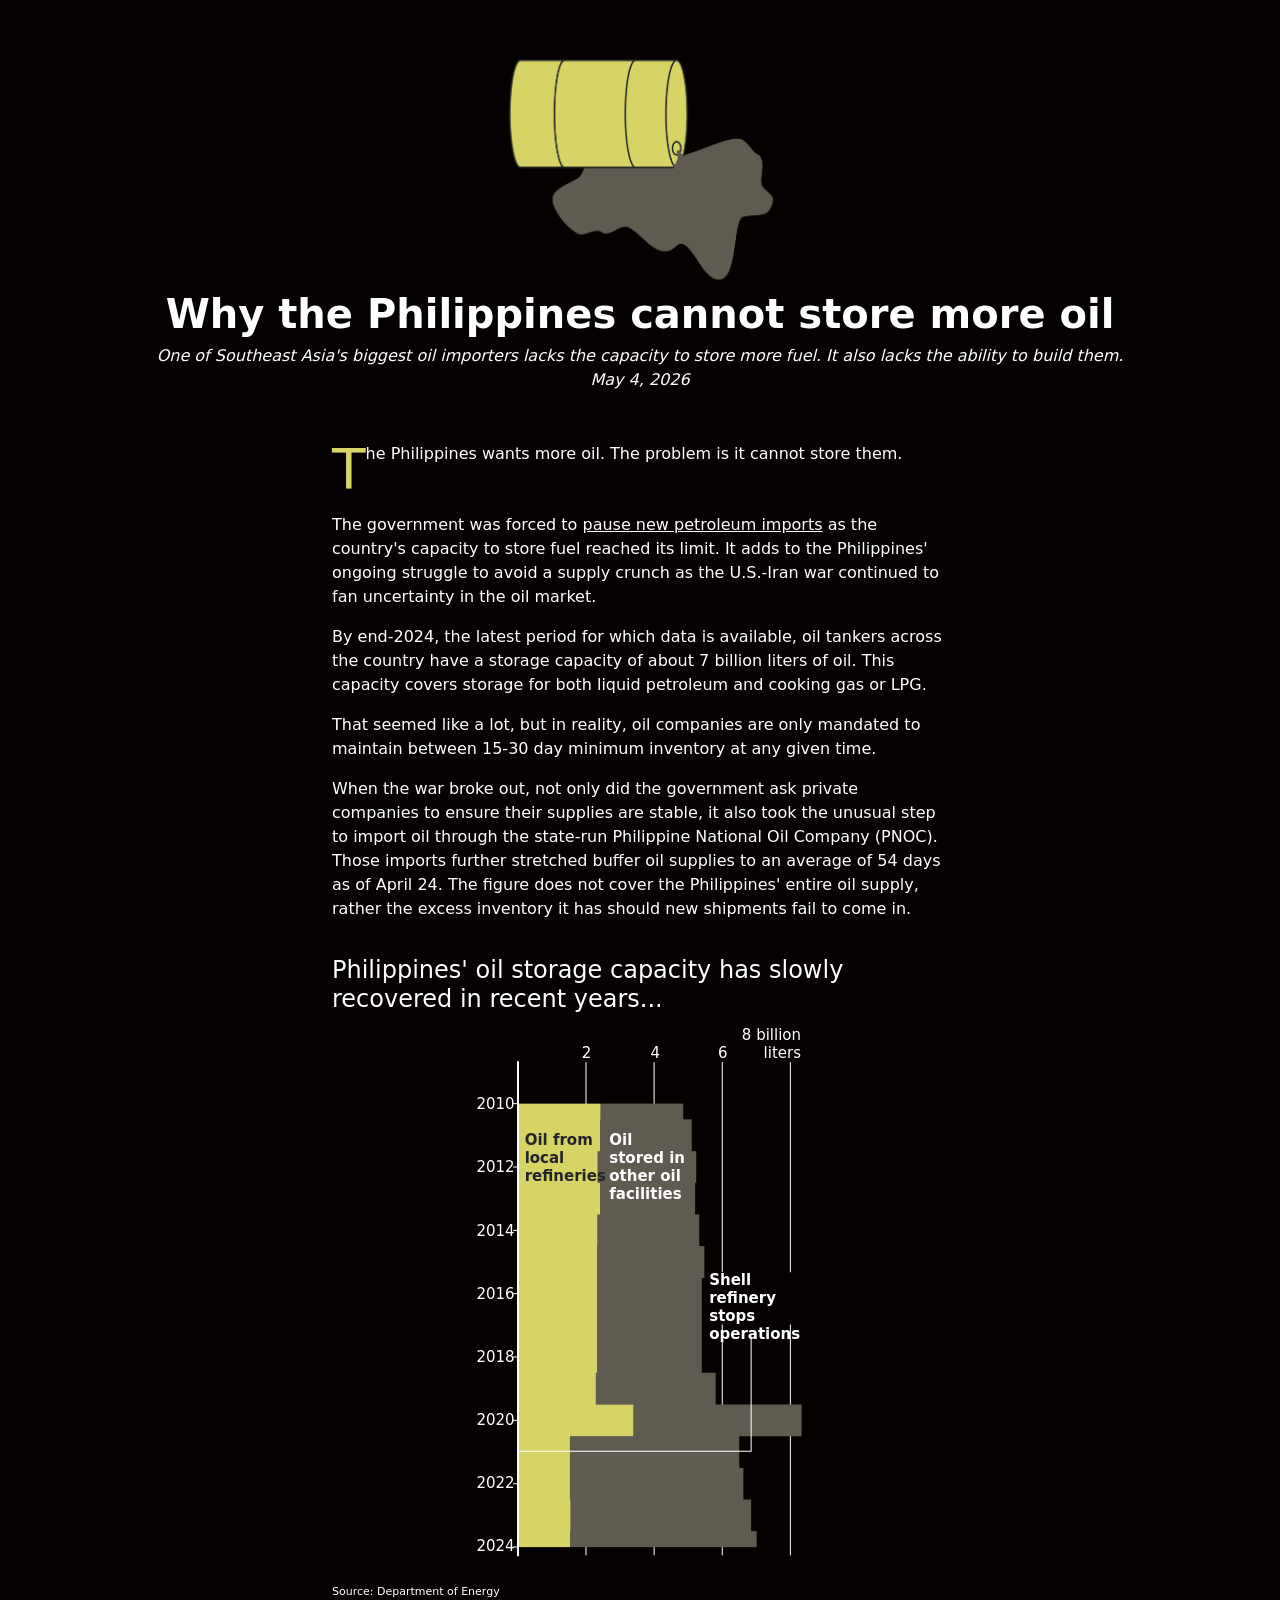
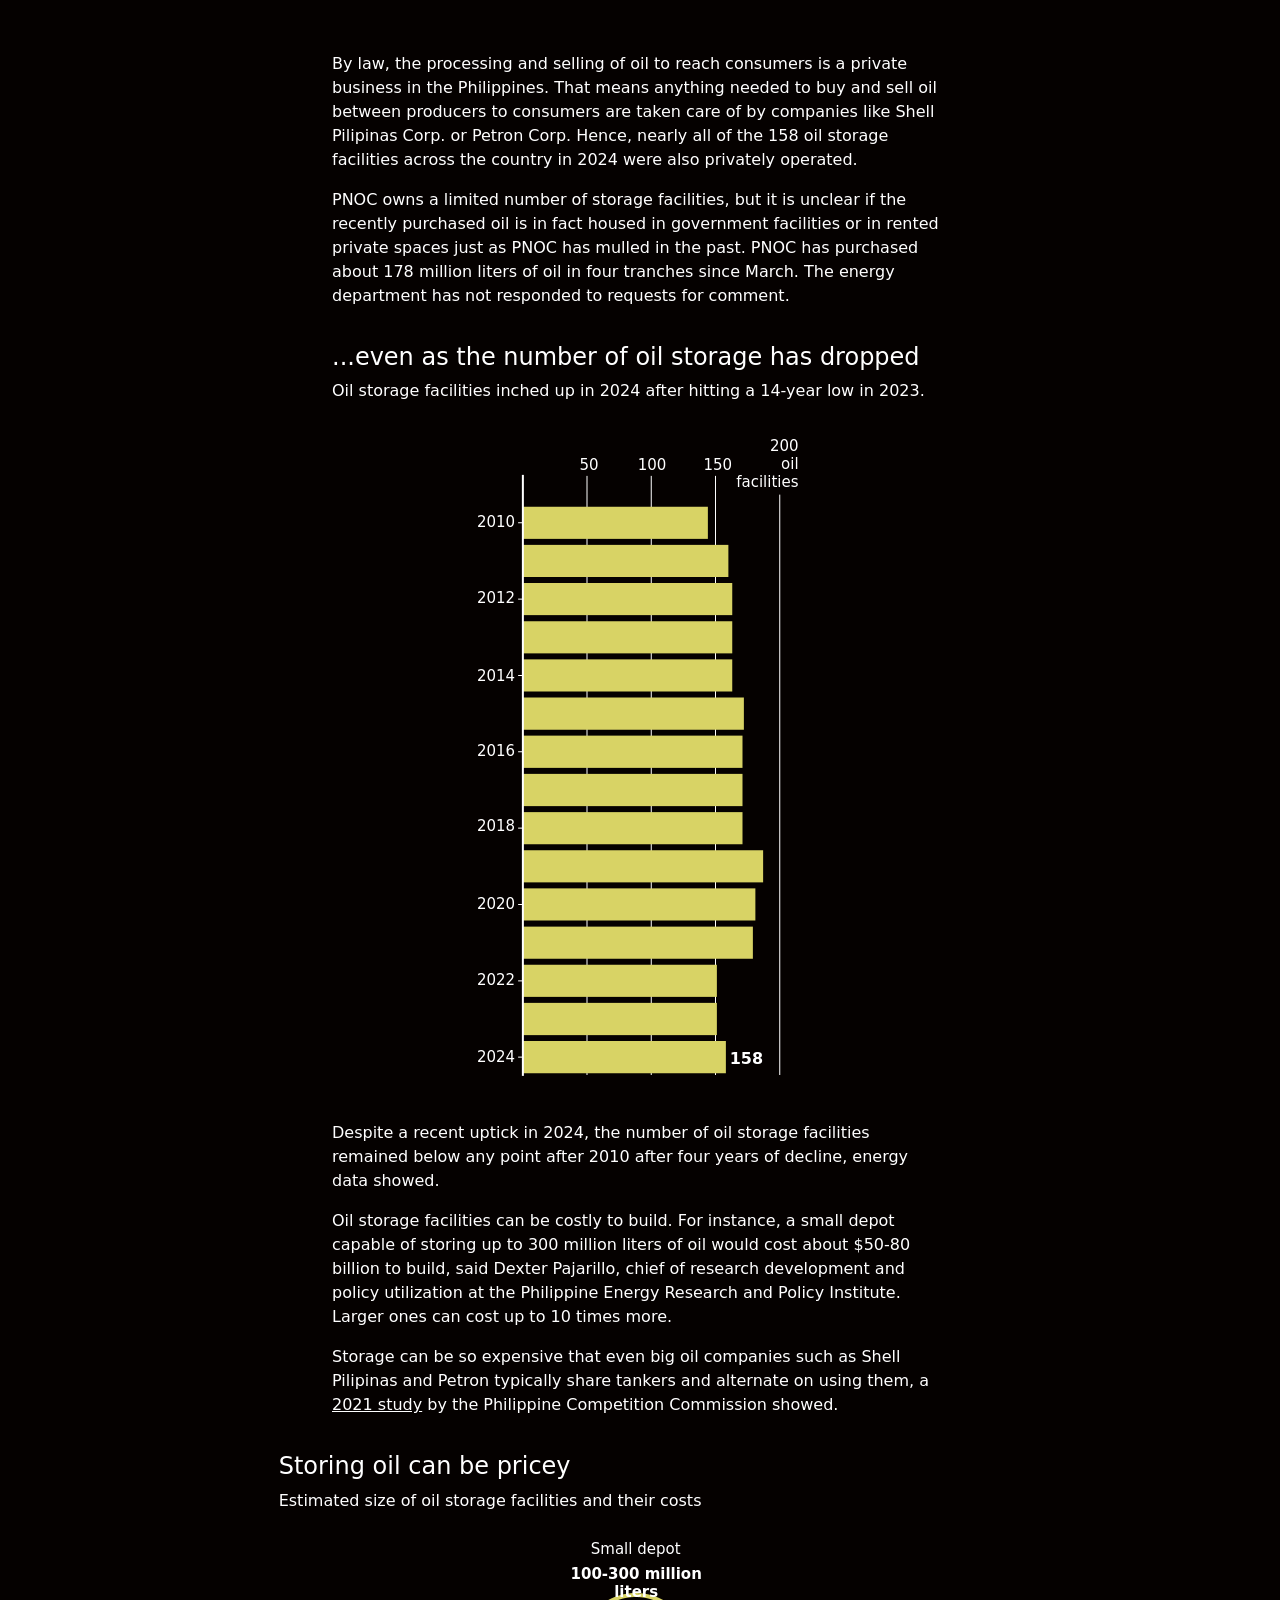
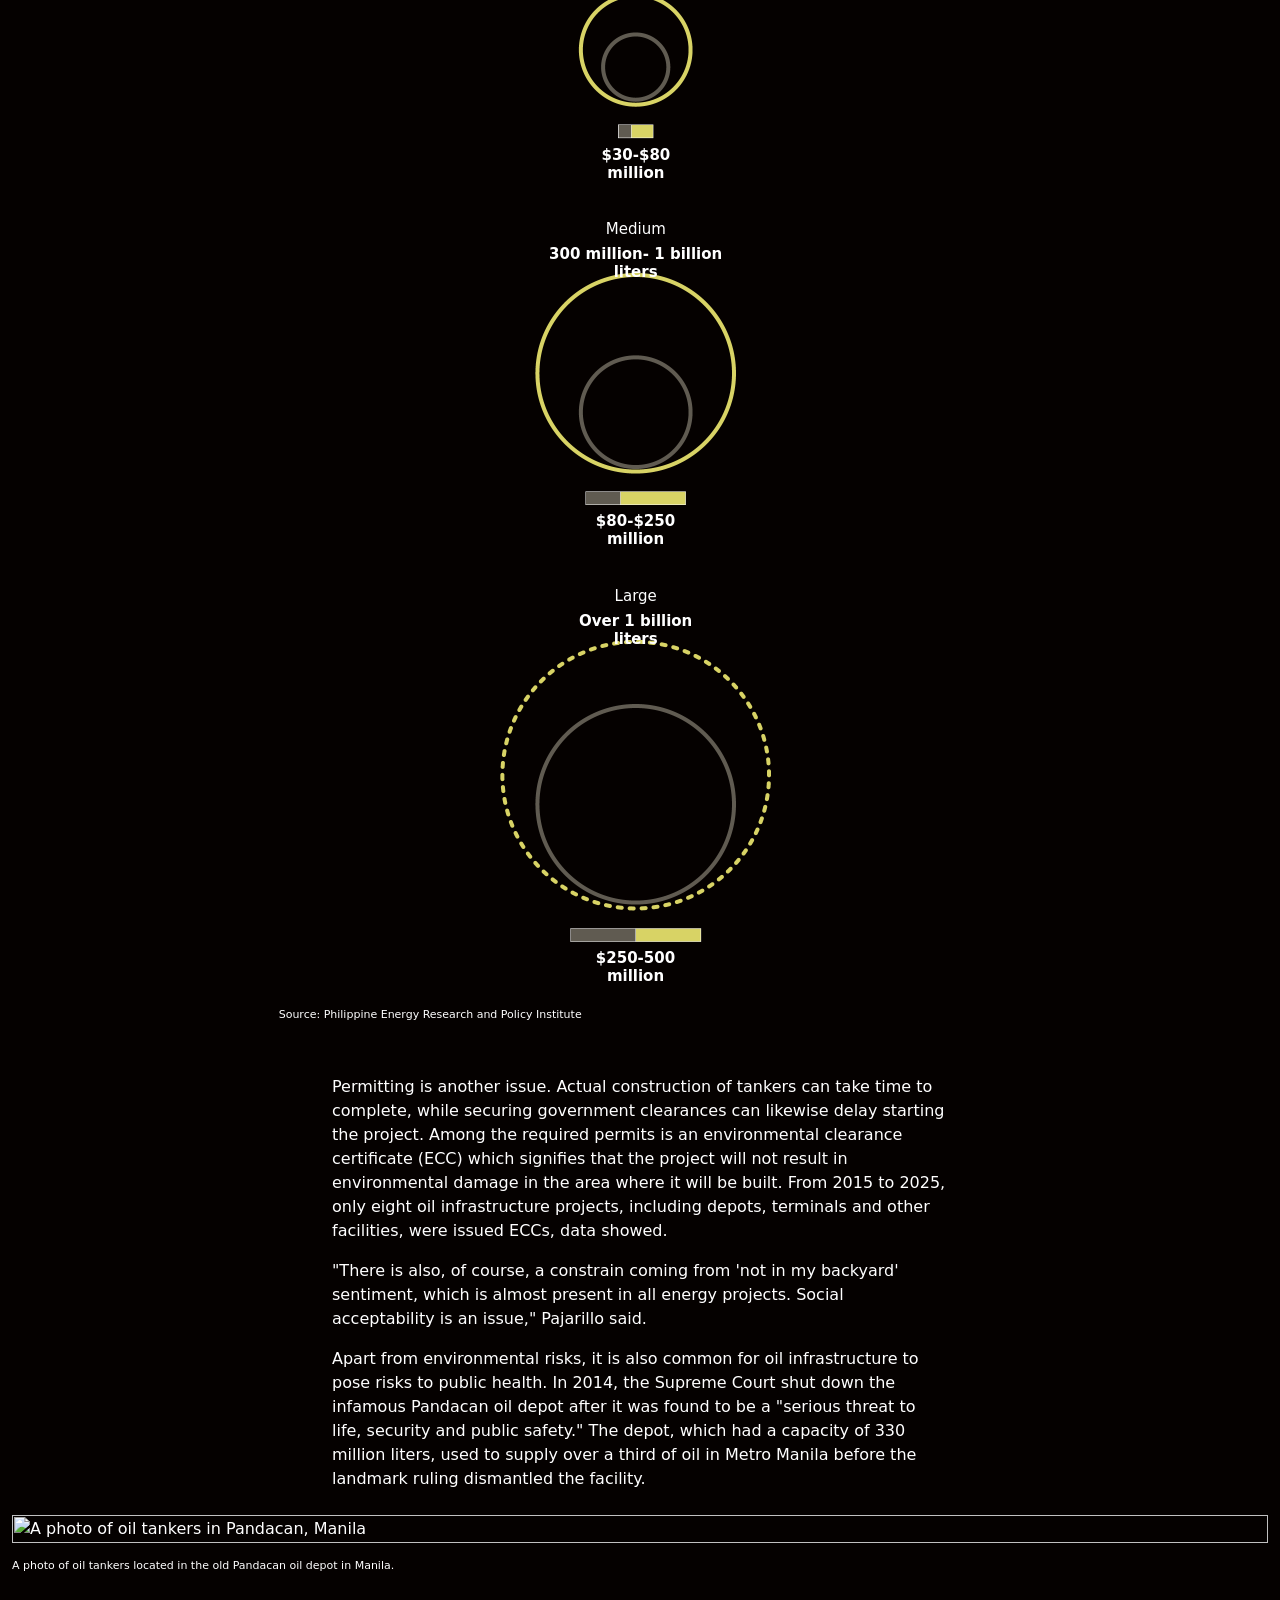
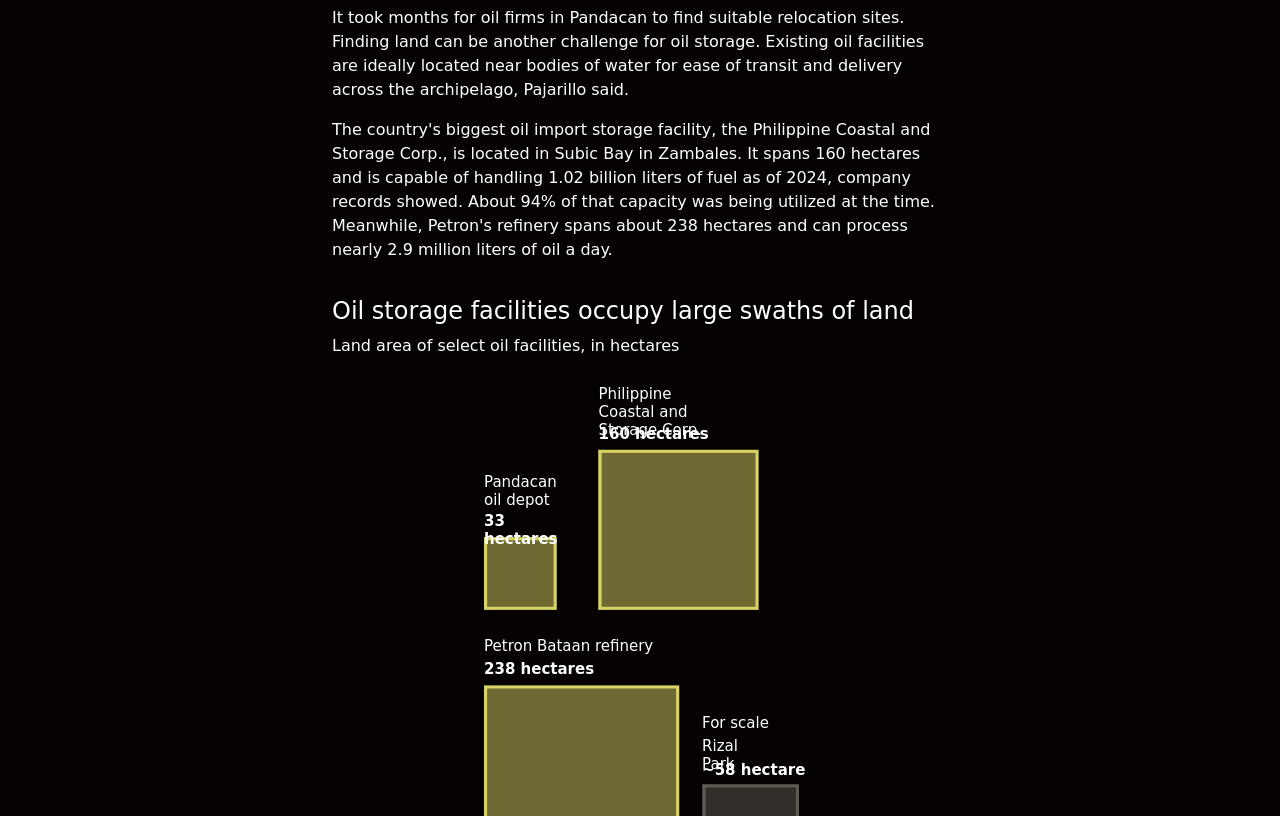
==== commit 4e1347c8: "edited photo" ====
--- a/index.html
+++ b/index.html
@@ -1518,7 +1518,8 @@
       </div>
 
       <div class="row justify-content-md-center mt-4">
-        <img src="assets/pandacan.jpg" />
+        <img src="assets/pandacan.jpg" alt="A photo of oil tankers in Pandacan, Manila" class="desktop" />
+        <img src="assets/pandacan-mobile.jpg" alt="A photo of oil tankers in Pandacan, Manila" class="mobile" />
         <p class="caption">
           A photo of oil tankers located in the old Pandacan oil depot in
           Manila.
--- a/css/style.css
+++ b/css/style.css
@@ -19,6 +19,7 @@
 .top-image-container {
   position: relative;
   text-align: center;
+  margin-top: 30px;
 }
 
 img {
@@ -43,6 +44,10 @@
   margin-bottom: auto;
   font-size: 40px;
   font-weight: bold;
+}
+
+img.mobile {
+  display: none;
 }
 
 .dek {
@@ -71,7 +76,7 @@
 
 /* When it's less than 500 pixels wide */
 
-@media only screen and (max-width: 500px) and (min-width: 300px) {
+@media only screen and (max-width: 500px) and (min-width: 250px) {
   img {
     width: 70%;
   }
@@ -85,6 +90,14 @@
     font-weight: bold;
   }
 
+  img.mobile {
+    display: block;
+  }
+
+  img.desktop {
+    display: none;
+  }
+
   .dek {
     text-align: center !important;
     justify-content: center;
